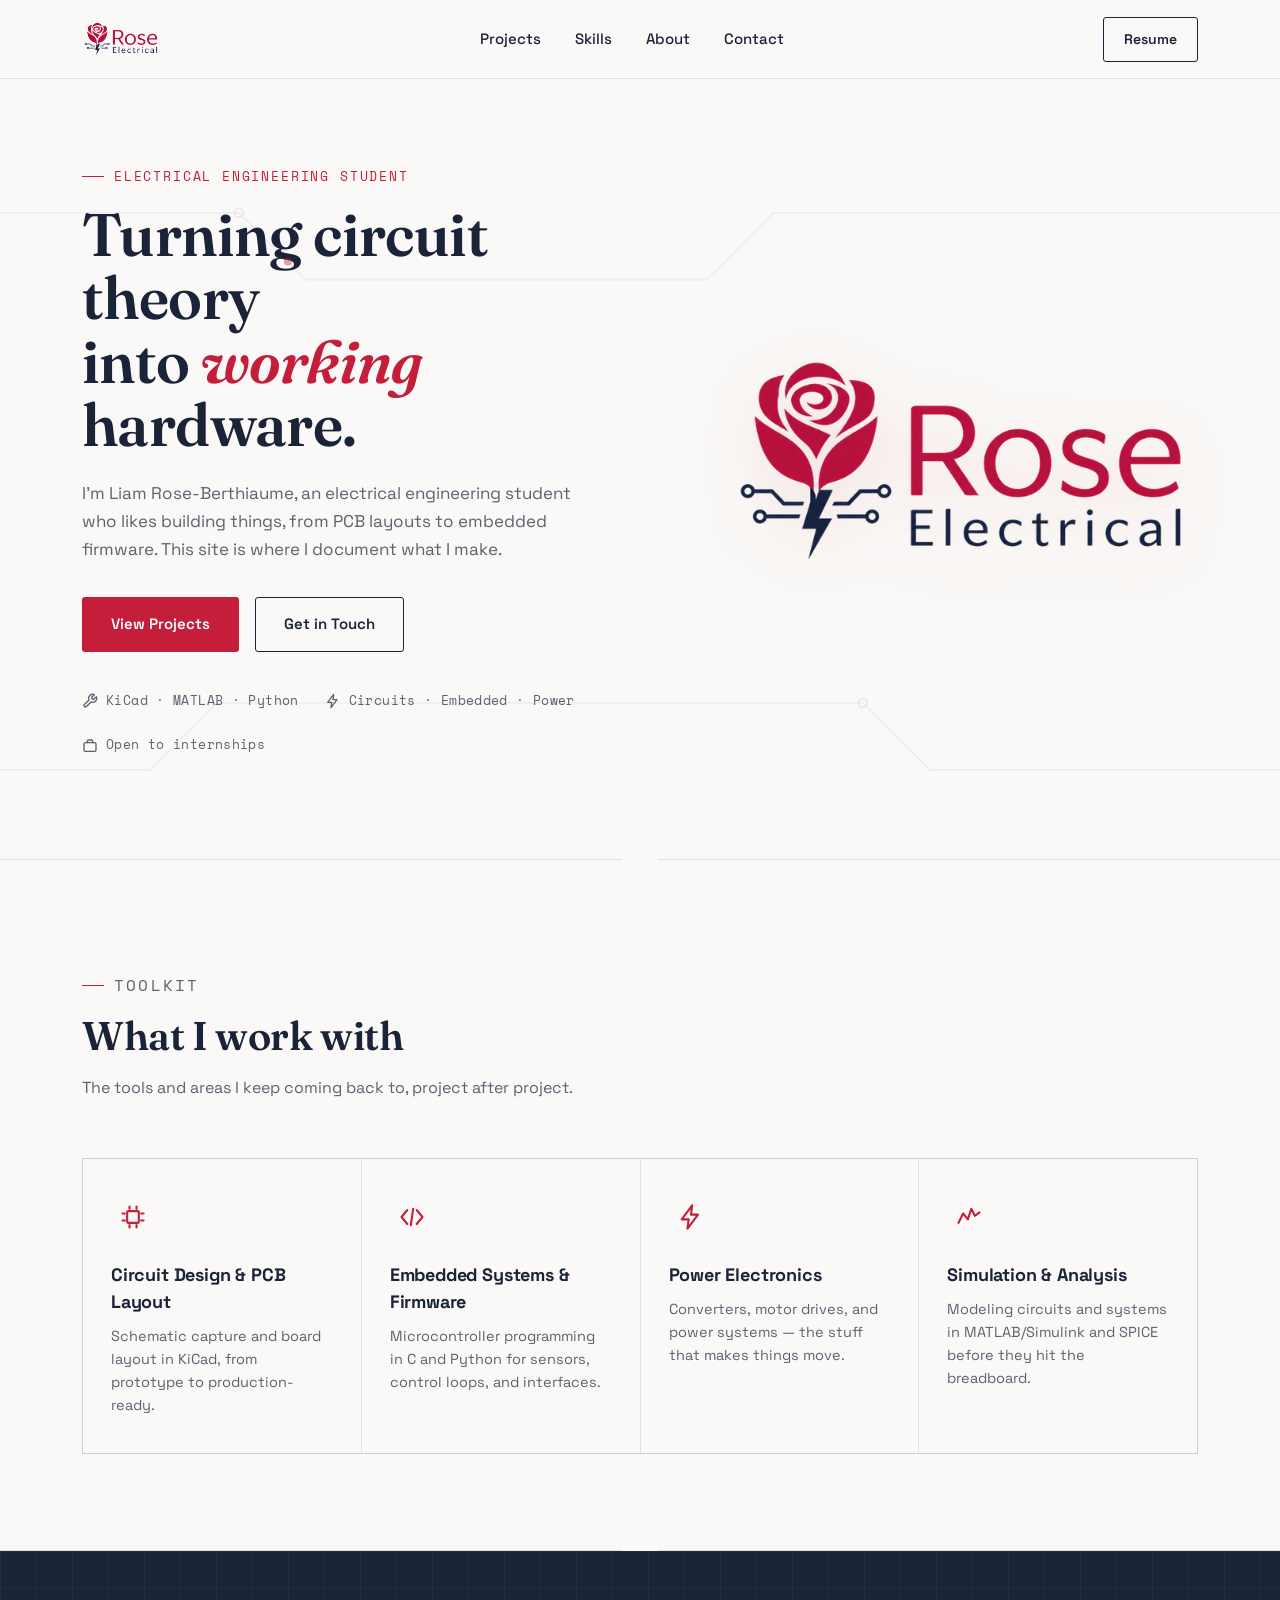
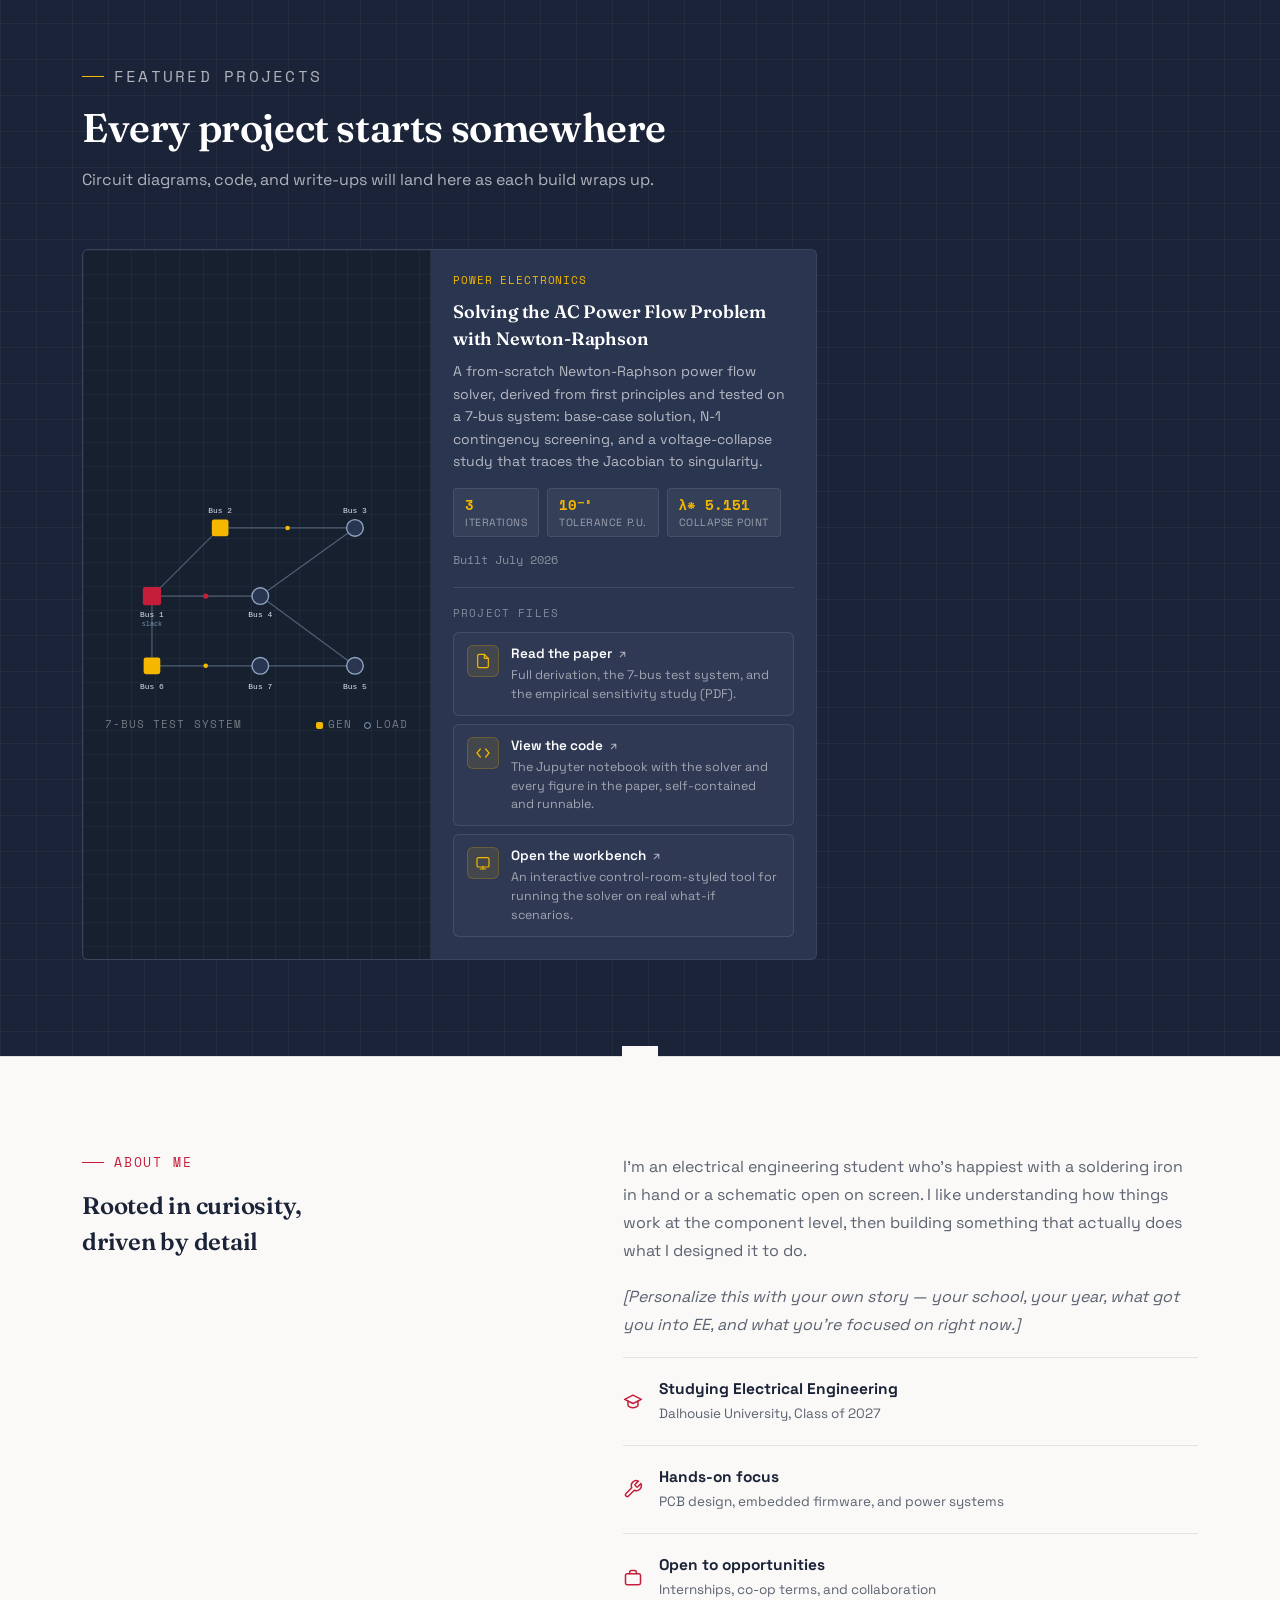
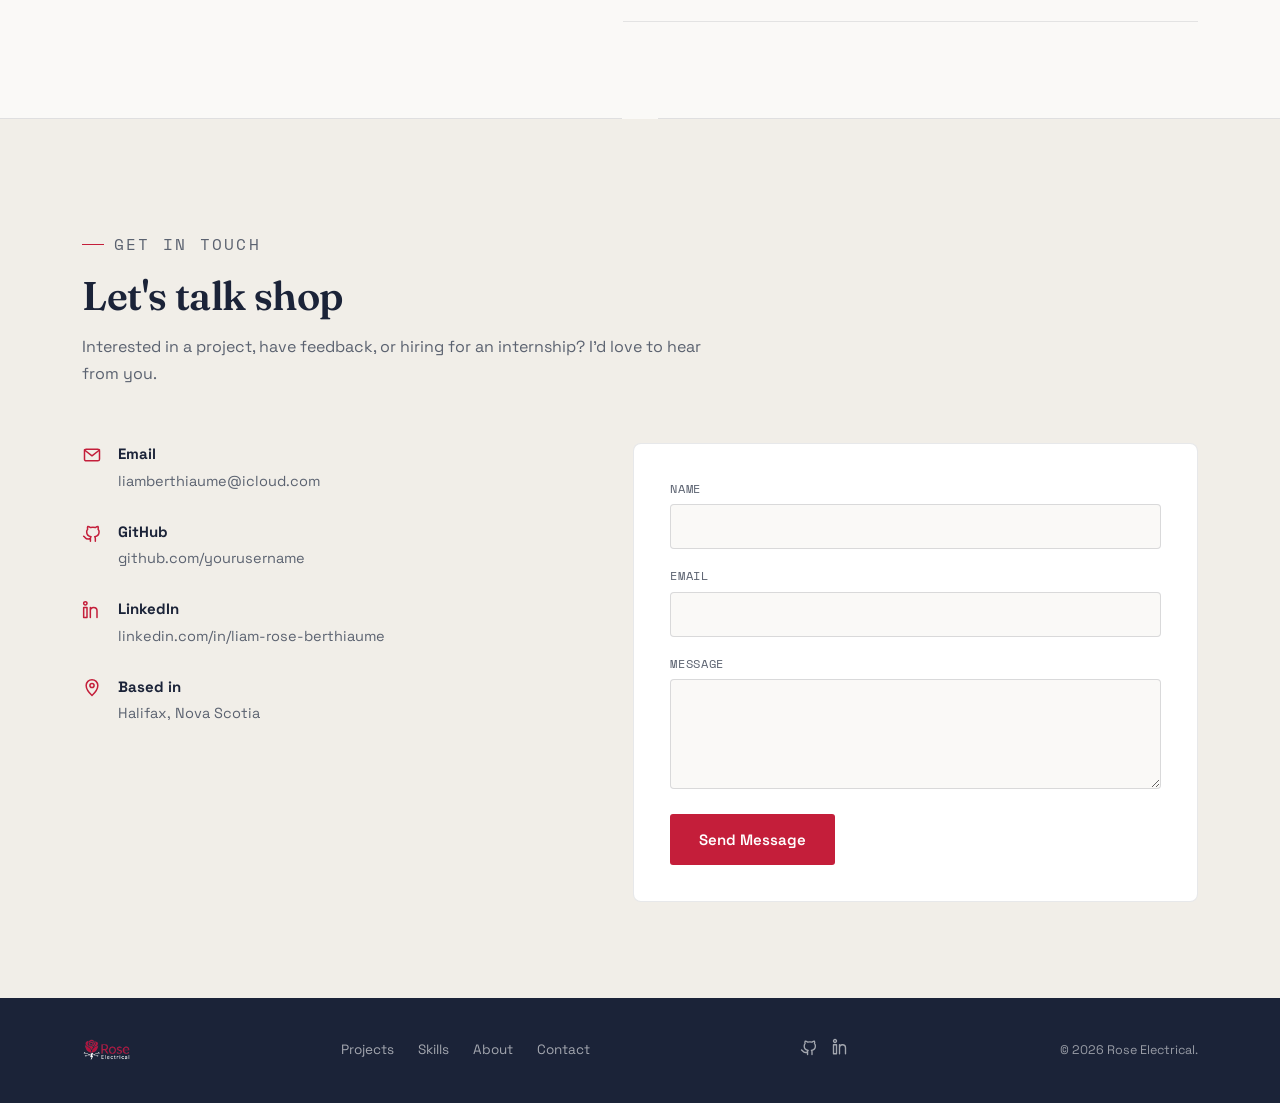
==== index.html @ 63218cf6 "Add files via upload" ====
<!DOCTYPE html>
<html lang="en">
<head>
<meta charset="UTF-8">
<meta name="viewport" content="width=device-width, initial-scale=1.0">
<title>Rose Electrical | Electrical Engineering Portfolio</title>
<meta name="description" content="Personal portfolio of electrical engineering projects — circuit design, embedded systems, and power electronics.">
<link rel="icon" href="[data-uri]">
<link rel="preconnect" href="https://fonts.googleapis.com">
<link rel="preconnect" href="https://fonts.gstatic.com" crossorigin>
<link href="https://fonts.googleapis.com/css2?family=Fraunces:opsz,wght@9..144,400;9..144,500;9..144,600;9..144,700&family=Space+Grotesk:wght@400;500;600;700&family=Space+Mono:wght@400;700&display=swap" rel="stylesheet">
<style>
  :root{
    --crimson:#C41E3A;
    --crimson-dark:#951830;
    --crimson-soft:#F6DEE2;
    --navy:#1B2338;
    --navy-light:#2A3550;
    --paper:#FAF9F7;
    --paper-dim:#F1EEE8;
    --ink:#1B2338;
    --ink-soft:#5B6270;
    --spark:#F5B700;
    --serif:'Fraunces', serif;
    --sans:'Space Grotesk', sans-serif;
    --mono:'Space Mono', monospace;
    --edge: 1px solid rgba(27,35,56,0.1);
  }

  *{ box-sizing:border-box; }
  html{ scroll-behavior:smooth; }
  @media (prefers-reduced-motion: reduce){
    html{ scroll-behavior:auto; }
    *{ animation:none !important; transition:none !important; }
  }

  body{
    margin:0;
    background:var(--paper);
    color:var(--ink);
    font-family:var(--sans);
    line-height:1.5;
    -webkit-font-smoothing:antialiased;
  }

  img{ max-width:100%; display:block; }
  a{ color:inherit; }
  section{ position:relative; }

  .wrap{
    max-width:1180px;
    margin:0 auto;
    padding:0 32px;
  }

  .eyebrow{
    font-family:var(--mono);
    font-size:13px;
    letter-spacing:0.14em;
    text-transform:uppercase;
    color:var(--crimson);
    display:flex;
    align-items:center;
    gap:10px;
    margin:0 0 16px;
  }
  .eyebrow::before{
    content:'';
    width:22px;
    height:1px;
    background:var(--crimson);
    display:inline-block;
  }
  .eyebrow.on-dark{ color:var(--spark); }
  .eyebrow.on-dark::before{ background:var(--spark); }

  h1,h2,h3{
    font-family:var(--serif);
    font-weight:600;
    margin:0;
    color:var(--navy);
    letter-spacing:-0.01em;
  }

  p{ margin:0; }

  .btn{
    font-family:var(--sans);
    font-weight:600;
    font-size:15px;
    padding:15px 28px;
    border-radius:3px;
    border:1.5px solid transparent;
    cursor:pointer;
    display:inline-flex;
    align-items:center;
    gap:10px;
    text-decoration:none;
    transition:transform 0.15s ease, box-shadow 0.15s ease, background 0.15s ease;
  }
  .btn-primary{
    background:var(--crimson);
    color:#fff;
  }
  .btn-primary:hover{
    background:var(--crimson-dark);
    transform:translateY(-1px);
    box-shadow:0 8px 20px rgba(196,30,58,0.28);
  }
  .btn-outline{
    background:transparent;
    border-color:var(--navy);
    color:var(--navy);
  }
  .btn-outline:hover{
    background:var(--navy);
    color:#fff;
    transform:translateY(-1px);
  }

  /* ---------- NAV ---------- */
  header{
    position:sticky;
    top:0;
    z-index:50;
    background:rgba(250,249,247,0.9);
    backdrop-filter:blur(8px);
    border-bottom:var(--edge);
  }
  nav.wrap{
    display:flex;
    align-items:center;
    justify-content:space-between;
    height:78px;
  }
  .brand{
    display:flex;
    align-items:center;
    gap:10px;
    text-decoration:none;
  }
  .brand img{ height:38px; width:auto; }

  .nav-links{
    display:flex;
    gap:34px;
    list-style:none;
    margin:0;
    padding:0;
    font-size:15px;
    font-weight:500;
  }
  .nav-links a{
    text-decoration:none;
    color:var(--navy);
    position:relative;
    padding:6px 0;
  }
  .nav-links a::after{
    content:'';
    position:absolute;
    left:0; bottom:0;
    width:0; height:2px;
    background:var(--crimson);
    transition:width 0.2s ease;
  }
  .nav-links a:hover::after{ width:100%; }

  .nav-right{ display:flex; align-items:center; gap:20px; }
  .nav-cta{ font-size:14px; padding:11px 20px; }

  .nav-toggle{
    display:none;
    background:none;
    border:none;
    cursor:pointer;
    padding:8px;
  }
  .nav-toggle span, .nav-toggle span::before, .nav-toggle span::after{
    content:'';
    display:block;
    width:24px;
    height:2px;
    background:var(--navy);
    position:relative;
    transition:all 0.2s ease;
  }
  .nav-toggle span::before{ position:absolute; top:-8px; }
  .nav-toggle span::after{ position:absolute; top:8px; }

  @media (max-width: 860px){
    .nav-links{
      position:absolute;
      top:78px; left:0; right:0;
      background:var(--paper);
      flex-direction:column;
      gap:0;
      border-bottom:var(--edge);
      max-height:0;
      overflow:hidden;
      transition:max-height 0.25s ease;
    }
    .nav-links.open{ max-height:400px; }
    .nav-links li{ padding:16px 32px; border-top:var(--edge); }
    .nav-links a::after{ display:none; }
    .nav-right .btn-outline.nav-cta{ display:none; }
    .nav-toggle{ display:block; }
  }

  /* ---------- SPARK DIVIDER (signature element) ---------- */
  .spark-divider{
    display:flex;
    align-items:center;
    justify-content:center;
    gap:18px;
    padding:0;
    height:1px;
    background:rgba(27,35,56,0.12);
    position:relative;
  }
  .spark-divider.on-dark{ background:rgba(255,255,255,0.14); }
  .spark-divider svg{
    position:absolute;
    left:50%;
    transform:translateX(-50%);
    background:var(--paper);
    padding:0 18px;
  }
  .spark-divider.on-dark svg{ background:var(--navy); }

  /* ---------- HERO ---------- */
  .hero{
    padding:88px 0 104px;
    overflow:hidden;
  }
  .hero .wrap{
    display:grid;
    grid-template-columns:1.1fr 0.9fr;
    gap:60px;
    align-items:center;
  }
  .hero h1{
    font-size:clamp(38px, 5.2vw, 60px);
    line-height:1.06;
  }
  .hero h1 em{
    font-style:italic;
    color:var(--crimson);
  }
  .hero-sub{
    margin-top:22px;
    font-size:17px;
    color:var(--ink-soft);
    max-width:46ch;
    line-height:1.65;
  }
  .hero-actions{
    margin-top:34px;
    display:flex;
    gap:16px;
    flex-wrap:wrap;
  }
  .hero-badges{
    margin-top:40px;
    display:flex;
    gap:26px;
    flex-wrap:wrap;
    font-family:var(--mono);
    font-size:12.5px;
    color:var(--ink-soft);
    letter-spacing:0.03em;
  }
  .hero-badges span{ display:flex; align-items:center; gap:8px; }
  .hero-badges svg{ flex-shrink:0; }

  .hero-art{
    position:relative;
    display:flex;
    align-items:center;
    justify-content:center;
  }
  .hero-logo{
    width:100%;
    max-width:480px;
    height:auto;
    filter:drop-shadow(0 12px 30px rgba(196,30,58,0.12));
  }

  /* ---------- SECTION HEADS ---------- */
  .section{ padding:96px 0; }
  .section-head{
    max-width:640px;
    margin-bottom:56px;
  }
  .section-head h2{
    font-size:clamp(28px, 3.4vw, 40px);
    line-height:1.12;
  }
  .section-head p{
    margin-top:16px;
    color:var(--ink-soft);
    font-size:16px;
    line-height:1.65;
  }
  .on-dark .section-head h2{ color:#fff; }
  .on-dark .section-head p{ color:rgba(255,255,255,0.65); }

  /* ---------- SKILLS ---------- */
  .skills-grid{
    display:grid;
    grid-template-columns:repeat(4, 1fr);
    gap:1px;
    background:rgba(27,35,56,0.1);
    border:1px solid rgba(27,35,56,0.1);
  }
  .skill-card{
    background:var(--paper);
    padding:36px 28px;
    transition:background 0.2s ease;
  }
  .skill-card:hover{ background:var(--paper-dim); }
  .skill-icon{
    width:44px; height:44px;
    display:flex; align-items:center; justify-content:center;
    color:var(--crimson);
    margin-bottom:22px;
  }
  .skill-card h3{
    font-family:var(--sans);
    font-size:18px;
    font-weight:700;
    margin-bottom:10px;
    letter-spacing:-0.01em;
  }
  .skill-card p{
    font-size:14.5px;
    color:var(--ink-soft);
    line-height:1.6;
  }
  .skill-card-hint{
    display:inline-flex;
    align-items:center;
    gap:6px;
    margin-top:14px;
    font-family:var(--mono);
    font-size:11.5px;
    letter-spacing:0.04em;
    text-transform:uppercase;
    color:var(--crimson);
    opacity:0;
    transform:translateY(4px);
    transition:opacity 0.2s ease, transform 0.2s ease;
  }
  a.skill-card:hover .skill-card-hint{ opacity:1; transform:translateY(0); }

  @media (max-width:900px){
    .skills-grid{ grid-template-columns:repeat(2,1fr); }
  }
  @media (max-width:560px){
    .skills-grid{ grid-template-columns:1fr; }
  }

  /* ---------- PROJECT GALLERY ---------- */
  .gallery-section{
    background:var(--navy);
    color:#fff;
  }
  .projects-grid{
    display:grid;
    grid-template-columns:repeat(3, 1fr);
    gap:28px;
  }
  @media (max-width:900px){ .projects-grid{ grid-template-columns:repeat(2,1fr); } }
  @media (max-width:620px){ .projects-grid{ grid-template-columns:1fr; } }

  .project-card{
    background:var(--navy-light);
    border-radius:6px;
    overflow:hidden;
    border:1px solid rgba(255,255,255,0.08);
  }
  .project-card.featured{ grid-column:span 2; }
  @media (max-width:900px){ .project-card.featured{ grid-column:span 1; } }

  /* ---- featured visual panel (inline SVG, never breaks) ---- */
  .project-visual{
    position:relative;
    background:
      linear-gradient(rgba(255,255,255,0.035) 1px, transparent 1px),
      linear-gradient(90deg, rgba(255,255,255,0.035) 1px, transparent 1px),
      #16202F;
    background-size:24px 24px, 24px 24px, auto;
    border-right:1px solid rgba(255,255,255,0.08);
    padding:26px 22px 18px;
    display:flex;
    flex-direction:column;
    justify-content:center;
  }
  .project-visual svg{ width:100%; height:auto; display:block; }
  .visual-caption{
    margin-top:14px;
    font-family:var(--mono);
    font-size:10.5px;
    letter-spacing:0.1em;
    text-transform:uppercase;
    color:rgba(255,255,255,0.4);
    display:flex;
    align-items:center;
    justify-content:space-between;
    gap:10px;
  }
  .visual-legend{ display:flex; gap:12px; }
  .visual-legend span{ display:flex; align-items:center; gap:5px; }
  .lg-dot{ display:inline-block; width:7px; height:7px; border-radius:2px; background:var(--spark); }
  .lg-dot.load{ border-radius:50%; background:transparent; border:1.5px solid #8FA6C4; }

  .flow-dot{ animation:flowPulse 3s ease-in-out infinite; }
  .flow-dot.f2{ animation-delay:1s; }
  .flow-dot.f3{ animation-delay:2s; }
  @keyframes flowPulse{
    0%,100%{ opacity:0.25; }
    50%{ opacity:1; }
  }

  /* ---- result stat chips ---- */
  .project-stats{
    display:flex;
    flex-wrap:wrap;
    gap:8px;
    margin-top:16px;
  }
  .stat-chip{
    background:rgba(255,255,255,0.05);
    border:1px solid rgba(255,255,255,0.09);
    border-radius:4px;
    padding:7px 11px;
    line-height:1.25;
  }
  .stat-chip b{
    display:block;
    font-family:var(--mono);
    font-size:14px;
    color:var(--spark);
    font-weight:700;
  }
  .stat-chip span{
    display:block;
    font-size:10.5px;
    letter-spacing:0.05em;
    text-transform:uppercase;
    color:rgba(255,255,255,0.5);
    margin-top:2px;
  }
  .project-card .thumb{
    width:100%;
    aspect-ratio:4/3;
    object-fit:cover;
    background:rgba(255,255,255,0.06);
  }
  .project-card .body{ padding:22px; }

  @media (min-width:621px){
    .project-card.featured{
      display:grid;
      grid-template-columns:0.95fr 1.05fr;
      align-items:stretch;
    }
    .project-card.featured .thumb{
      aspect-ratio:auto;
      height:100%;
    }
  }
  @media (max-width:620px){
    .project-visual{ border-right:none; border-bottom:1px solid rgba(255,255,255,0.08); }
  }
  .project-tag{
    font-family:var(--mono);
    font-size:11px;
    letter-spacing:0.08em;
    text-transform:uppercase;
    color:var(--spark);
    margin-bottom:10px;
    display:block;
  }
  .project-card h3{
    color:#fff;
    font-size:18px;
    margin-bottom:8px;
  }
  .project-card p{
    font-size:14px;
    color:rgba(255,255,255,0.66);
    line-height:1.6;
  }
  .project-meta{
    display:flex;
    align-items:center;
    justify-content:space-between;
    margin-top:14px;
  }
  .project-date{
    font-family:var(--mono);
    font-size:12px;
    color:rgba(255,255,255,0.45);
  }
  .project-link{
    font-family:var(--mono);
    font-size:12px;
    color:var(--spark);
    text-decoration:none;
  }
  .project-link:hover{ text-decoration:underline; }

  .project-resources{
    margin-top:18px;
    padding-top:18px;
    border-top:1px solid rgba(255,255,255,0.1);
    display:flex;
    flex-direction:column;
    gap:8px;
  }
  .resources-label{
    font-family:var(--mono);
    font-size:10.5px;
    letter-spacing:0.11em;
    text-transform:uppercase;
    color:rgba(255,255,255,0.42);
    margin-bottom:2px;
  }
  .resource-link{
    display:flex;
    align-items:flex-start;
    gap:12px;
    text-decoration:none;
    padding:11px 13px;
    border:1px solid rgba(255,255,255,0.1);
    border-radius:6px;
    background:rgba(255,255,255,0.025);
    transition:background 0.18s ease, border-color 0.18s ease, transform 0.18s ease;
  }
  .resource-link:hover{
    background:rgba(245,183,0,0.07);
    border-color:rgba(245,183,0,0.45);
    transform:translateX(3px);
  }
  .resource-link:hover .resource-name{ color:var(--spark); }
  .resource-icon{
    flex-shrink:0;
    width:32px; height:32px;
    border-radius:6px;
    background:rgba(245,183,0,0.1);
    border:1px solid rgba(245,183,0,0.22);
    display:flex; align-items:center; justify-content:center;
    color:var(--spark);
    margin-top:1px;
  }
  .resource-text{ min-width:0; }
  .resource-name{
    display:block;
    font-size:13.5px;
    font-weight:600;
    color:#fff;
    transition:color 0.18s ease;
  }
  .resource-name svg{ vertical-align:-2px; margin-left:5px; opacity:0.6; }
  .resource-desc{
    display:block;
    font-size:12.5px;
    color:rgba(255,255,255,0.55);
    line-height:1.5;
    margin-top:2px;
  }

  .empty-gallery{
    border:1.5px dashed rgba(255,255,255,0.24);
    border-radius:8px;
    padding:64px 40px;
    text-align:center;
    max-width:560px;
    margin:0 auto;
  }
  .empty-gallery svg{ margin:0 auto 20px; display:block; }
  .empty-gallery h3{
    color:#fff;
    font-size:20px;
    margin-bottom:12px;
  }
  .empty-gallery p{
    color:rgba(255,255,255,0.6);
    font-size:15px;
    line-height:1.6;
    max-width:40ch;
    margin:0 auto;
  }

  /* ---------- ABOUT ---------- */
  .about-grid{
    display:grid;
    grid-template-columns:0.9fr 1.1fr;
    gap:70px;
    align-items:start;
  }
  .about-copy p{
    color:var(--ink-soft);
    font-size:16px;
    line-height:1.75;
    margin-bottom:18px;
  }
  .about-badges{
    display:flex;
    flex-direction:column;
    gap:0;
    border-top:var(--edge);
  }
  .about-badges .row{
    display:flex;
    align-items:center;
    gap:16px;
    padding:20px 0;
    border-bottom:var(--edge);
  }
  .about-badges .row svg{ color:var(--crimson); flex-shrink:0; }
  .about-badges .row strong{
    display:block;
    font-size:15.5px;
    font-weight:700;
    color:var(--navy);
  }
  .about-badges .row span{
    font-size:13.5px;
    color:var(--ink-soft);
  }

  @media (max-width:860px){
    .about-grid{ grid-template-columns:1fr; gap:40px; }
  }

  /* ---------- CONTACT ---------- */
  .contact-section{ background:var(--paper-dim); }
  .contact-grid{
    display:grid;
    grid-template-columns:1fr 1.15fr;
    gap:60px;
  }
  .contact-info .row{
    display:flex;
    gap:16px;
    align-items:flex-start;
    margin-bottom:28px;
  }
  .contact-info .row svg{ color:var(--crimson); flex-shrink:0; margin-top:2px; }
  .contact-info .row strong{
    display:block;
    font-size:15px;
    color:var(--navy);
    margin-bottom:3px;
  }
  .contact-info .row span, .contact-info .row a{
    font-size:14.5px;
    color:var(--ink-soft);
    text-decoration:none;
  }
  .contact-info .row a:hover{ color:var(--crimson); }

  form.contact-form{
    background:#fff;
    padding:36px;
    border-radius:8px;
    border:var(--edge);
    display:grid;
    gap:18px;
  }
  label{
    font-family:var(--mono);
    font-size:11.5px;
    text-transform:uppercase;
    letter-spacing:0.06em;
    color:var(--ink-soft);
    display:block;
    margin-bottom:7px;
  }
  input, textarea{
    width:100%;
    font-family:var(--sans);
    font-size:15px;
    padding:12px 14px;
    border:1.5px solid rgba(27,35,56,0.15);
    border-radius:4px;
    background:var(--paper);
    color:var(--ink);
  }
  input:focus, textarea:focus{
    outline:2px solid var(--crimson);
    outline-offset:1px;
  }
  textarea{ resize:vertical; min-height:110px; }

  /* ---------- FOOTER ---------- */
  footer{
    background:var(--navy);
    color:rgba(255,255,255,0.55);
    padding:40px 0;
  }
  footer .wrap{
    display:flex;
    align-items:center;
    justify-content:space-between;
    flex-wrap:wrap;
    gap:16px;
  }
  footer .foot-brand{
    display:flex;
    align-items:center;
    gap:10px;
  }
  footer .foot-brand img{ height:24px; width:auto; }
  footer .foot-links{
    display:flex;
    gap:24px;
    list-style:none;
    margin:0; padding:0;
    font-size:13.5px;
  }
  footer .foot-links a{ text-decoration:none; color:rgba(255,255,255,0.6); }
  footer .foot-links a:hover{ color:#fff; }
  footer .foot-social{ display:flex; gap:14px; }
  footer .foot-social a{ color:rgba(255,255,255,0.6); }
  footer .foot-social a:hover{ color:#fff; }
  footer .copyright{ font-size:12.5px; }

  /* reveal on scroll */
  .reveal{ opacity:0; transform:translateY(16px); transition:opacity 0.6s ease, transform 0.6s ease; }
  .reveal.in{ opacity:1; transform:translateY(0); }

  @media (max-width:860px){
    .hero .wrap{ grid-template-columns:1fr; }
    .hero-art{ margin:0 auto; }
    .hero-logo{ max-width:340px; }
    .contact-grid{ grid-template-columns:1fr; }
  }

  /* ================= LIFE & MOTION ================= */

  /* scroll progress bar */
  #progressBar{
    position:fixed; top:0; left:0;
    height:3px; width:0;
    background:linear-gradient(90deg, var(--crimson), var(--spark));
    z-index:100;
  }

  /* animated circuit traces behind the hero */
  .hero-circuits{
    position:absolute; inset:0;
    pointer-events:none;
    opacity:0.55;
    overflow:hidden;
  }
  .hero-circuits svg{ width:100%; height:100%; }

  /* hero logo gentle float */
  .hero-logo{ animation:floatLogo 6s ease-in-out infinite; }
  @keyframes floatLogo{
    0%,100%{ transform:translateY(0); }
    50%{ transform:translateY(-10px); }
  }

  /* rotating headline word */
  .swap-word{
    display:inline-block;
    font-style:italic;
    color:var(--crimson);
    transition:opacity 0.35s ease, transform 0.35s ease;
  }
  .swap-word.out{ opacity:0; transform:translateY(12px); }

  /* spark dividers flicker like a loose connection */
  .spark-divider svg{ animation:sparkFlicker 5s ease-in-out infinite; }
  @keyframes sparkFlicker{
    0%, 40%, 100%{ opacity:1; filter:drop-shadow(0 0 0 rgba(196,30,58,0)); }
    45%{ opacity:0.35; }
    48%{ opacity:1; filter:drop-shadow(0 0 6px rgba(196,30,58,0.5)); }
    52%{ opacity:0.6; }
    55%{ opacity:1; }
  }

  /* skill cards: energize on hover */
  .skill-card{ position:relative; overflow:hidden; }
  a.skill-card{ display:block; text-decoration:none; color:inherit; cursor:pointer; }
  .skill-card::before{
    content:'';
    position:absolute; top:0; left:0; right:0; height:3px;
    background:linear-gradient(90deg, var(--crimson), var(--spark));
    transform:scaleX(0);
    transform-origin:left;
    transition:transform 0.35s ease;
  }
  .skill-card:hover::before{ transform:scaleX(1); }
  .skill-icon{ transition:transform 0.25s ease; }
  .skill-card:hover .skill-icon{ transform:translateY(-4px) rotate(-4deg); }

  /* project cards lift */
  .project-card{ transition:transform 0.25s ease, box-shadow 0.25s ease, border-color 0.25s ease; }
  .project-card:hover{
    transform:translateY(-6px);
    box-shadow:0 16px 34px rgba(0,0,0,0.35);
    border-color:rgba(245,183,0,0.4);
  }

  /* blueprint grid behind the projects section */
  .gallery-section{
    background-image:
      linear-gradient(rgba(255,255,255,0.04) 1px, transparent 1px),
      linear-gradient(90deg, rgba(255,255,255,0.04) 1px, transparent 1px);
    background-size:36px 36px;
  }

  /* blinking status LED in the empty gallery */
  .status-line{
    font-family:var(--mono);
    font-size:12px;
    letter-spacing:0.1em;
    color:rgba(255,255,255,0.5);
    display:flex;
    align-items:center;
    justify-content:center;
    gap:9px;
    margin-top:22px;
    text-transform:uppercase;
  }
  .led{
    width:8px; height:8px;
    border-radius:50%;
    background:var(--spark);
    box-shadow:0 0 8px var(--spark);
    animation:ledBlink 1.4s steps(1) infinite;
  }
  @keyframes ledBlink{
    0%, 60%{ opacity:1; }
    61%, 100%{ opacity:0.15; }
  }

  /* back-to-top bolt */
  #toTop{
    position:fixed;
    bottom:28px; right:28px;
    width:48px; height:48px;
    border-radius:50%;
    background:var(--crimson);
    color:#fff;
    border:none;
    cursor:pointer;
    display:flex;
    align-items:center;
    justify-content:center;
    box-shadow:0 8px 22px rgba(196,30,58,0.35);
    opacity:0;
    transform:translateY(14px);
    pointer-events:none;
    transition:opacity 0.25s ease, transform 0.25s ease, background 0.2s ease;
    z-index:60;
  }
  #toTop.show{ opacity:1; transform:translateY(0); pointer-events:auto; }
  #toTop:hover{ background:var(--crimson-dark); }

  /* staggered reveal for grid children */
  .reveal.in > *{ animation:riseIn 0.55s ease backwards; }
  .reveal.in > *:nth-child(2){ animation-delay:0.08s; }
  .reveal.in > *:nth-child(3){ animation-delay:0.16s; }
  .reveal.in > *:nth-child(4){ animation-delay:0.24s; }
  @keyframes riseIn{
    from{ opacity:0; transform:translateY(14px); }
    to{ opacity:1; transform:translateY(0); }
  }
</style>
</head>
<body>

<div id="progressBar"></div>

<header>
  <nav class="wrap">
    <a href="#top" class="brand">
      <img src="[data-uri]" alt="Rose Electrical logo">
    </a>
    <ul class="nav-links" id="navLinks">
      <li><a href="#projects">Projects</a></li>
      <li><a href="#skills">Skills</a></li>
      <li><a href="#about">About</a></li>
      <li><a href="#contact">Contact</a></li>
    </ul>
    <div class="nav-right">
      <a href="resume.pdf" target="_blank" class="btn btn-outline nav-cta">Resume</a>
      <button class="nav-toggle" id="navToggle" aria-label="Toggle menu" aria-expanded="false"><span></span></button>
    </div>
  </nav>
</header>

<main id="top">

  <!-- ================= HERO ================= -->
  <section class="hero">
    <div class="hero-circuits" aria-hidden="true">
      <svg viewBox="0 0 1400 700" preserveAspectRatio="xMidYMid slice" fill="none">
        <path id="tr1" d="M-20 120 H340 L400 180 H760 L820 120 H1420" stroke="#1B2338" stroke-width="1.5" opacity="0.10"/>
        <path id="tr2" d="M-20 620 H260 L320 560 H900 L960 620 H1420" stroke="#1B2338" stroke-width="1.5" opacity="0.10"/>
        <path id="tr3" d="M60 -20 V210 L120 270 V480" stroke="#1B2338" stroke-width="1.5" opacity="0.08"/>
        <path id="tr4" d="M1340 -20 V160 L1280 220 V520" stroke="#1B2338" stroke-width="1.5" opacity="0.08"/>
        <circle cx="340" cy="120" r="4" fill="none" stroke="#1B2338" stroke-width="1.5" opacity="0.15"/>
        <circle cx="900" cy="560" r="4" fill="none" stroke="#1B2338" stroke-width="1.5" opacity="0.15"/>
        <circle cx="120" cy="480" r="4" fill="none" stroke="#1B2338" stroke-width="1.5" opacity="0.12"/>
        <circle cx="1280" cy="520" r="4" fill="none" stroke="#1B2338" stroke-width="1.5" opacity="0.12"/>
        <circle r="3.5" fill="#C41E3A" opacity="0.75">
          <animateMotion dur="9s" repeatCount="indefinite"><mpath href="#tr1"/></animateMotion>
        </circle>
        <circle r="3.5" fill="#F5B700" opacity="0.75">
          <animateMotion dur="11s" repeatCount="indefinite" begin="2s"><mpath href="#tr2"/></animateMotion>
        </circle>
        <circle r="3" fill="#C41E3A" opacity="0.55">
          <animateMotion dur="7s" repeatCount="indefinite" begin="1s"><mpath href="#tr3"/></animateMotion>
        </circle>
        <circle r="3" fill="#F5B700" opacity="0.55">
          <animateMotion dur="8s" repeatCount="indefinite" begin="3.5s"><mpath href="#tr4"/></animateMotion>
        </circle>
      </svg>
    </div>
    <div class="wrap">
      <div>
        <p class="eyebrow">Electrical Engineering Student</p>
        <h1>Turning circuit theory<br>into <em class="swap-word" id="swapWord">working</em> hardware.</h1>
        <p class="hero-sub">I'm Liam Rose-Berthiaume, an electrical engineering student who likes building things, from PCB layouts to embedded firmware. This site is where I document what I make.</p>
        <div class="hero-actions">
          <a href="#projects" class="btn btn-primary">View Projects</a>
          <a href="#contact" class="btn btn-outline">Get in Touch</a>
        </div>
        <div class="hero-badges">
          <span>
            <svg width="16" height="16" viewBox="0 0 24 24" fill="none" stroke="currentColor" stroke-width="2" stroke-linecap="round" stroke-linejoin="round"><path d="M14.7 6.3a1 1 0 000 1.4l1.6 1.6a1 1 0 001.4 0l3.77-3.77a6 6 0 01-7.94 7.94l-6.91 6.91a2.12 2.12 0 01-3-3l6.91-6.91a6 6 0 017.94-7.94l-3.76 3.77z"/></svg>
            KiCad &middot; MATLAB &middot; Python
          </span>
          <span>
            <svg width="16" height="16" viewBox="0 0 24 24" fill="none" stroke="currentColor" stroke-width="2" stroke-linecap="round" stroke-linejoin="round"><path d="M13 2L4 14h6l-1 8 9-12h-6l1-8z"/></svg>
            Circuits &middot; Embedded &middot; Power
          </span>
          <span>
            <svg width="16" height="16" viewBox="0 0 24 24" fill="none" stroke="currentColor" stroke-width="2" stroke-linecap="round" stroke-linejoin="round"><rect x="3" y="7" width="18" height="13" rx="2"/><path d="M8 7V5a2 2 0 012-2h4a2 2 0 012 2v2"/></svg>
            Open to internships
          </span>
        </div>
      </div>

      <div class="hero-art">
        <img src="[data-uri]" alt="Rose Electrical logo" class="hero-logo">
      </div>
    </div>
  </section>

  <div class="spark-divider">
    <svg width="20" height="20" viewBox="0 0 24 24" fill="#C41E3A"><path d="M13 2L4 14h6l-1 8 9-12h-6l1-8z"/></svg>
  </div>

  <!-- ================= SKILLS ================= -->
  <section class="section" id="skills">
    <div class="wrap">
      <div class="section-head reveal">
        <p class="eyebrow">Toolkit</p>
        <h2>What I work with</h2>
        <p>The tools and areas I keep coming back to, project after project.</p>
      </div>

      <div class="skills-grid reveal">
        <div class="skill-card">
          <div class="skill-icon">
            <svg width="28" height="28" viewBox="0 0 24 24" fill="none" stroke="currentColor" stroke-width="1.8" stroke-linecap="round" stroke-linejoin="round"><rect x="7" y="7" width="10" height="10" rx="1"/><path d="M9 3v2M15 3v2M9 19v2M15 19v2M3 9h2M3 15h2M19 9h2M19 15h2"/></svg>
          </div>
          <h3>Circuit Design &amp; PCB Layout</h3>
          <p>Schematic capture and board layout in KiCad, from prototype to production-ready.</p>
        </div>
        <div class="skill-card">
          <div class="skill-icon">
            <svg width="28" height="28" viewBox="0 0 24 24" fill="none" stroke="currentColor" stroke-width="1.8" stroke-linecap="round" stroke-linejoin="round"><path d="M8 6L3 12l5 6M16 6l5 6-5 6M13 5l-2 14"/></svg>
          </div>
          <h3>Embedded Systems &amp; Firmware</h3>
          <p>Microcontroller programming in C and Python for sensors, control loops, and interfaces.</p>
        </div>
        <a class="skill-card" href="projects/power-flow/powerflow_workbench.html" target="_blank" rel="noopener">
          <div class="skill-icon">
            <svg width="28" height="28" viewBox="0 0 24 24" fill="none" stroke="currentColor" stroke-width="1.8" stroke-linecap="round" stroke-linejoin="round"><path d="M13 2L4 14h6l-1 8 9-12h-6l1-8z"/></svg>
          </div>
          <h3>Power Electronics</h3>
          <p>Converters, motor drives, and power systems &mdash; the stuff that makes things move.</p>
          <span class="skill-card-hint">Try the power flow workbench &rarr;</span>
        </a>
        <div class="skill-card">
          <div class="skill-icon">
            <svg width="28" height="28" viewBox="0 0 24 24" fill="none" stroke="currentColor" stroke-width="1.8" stroke-linecap="round" stroke-linejoin="round"><path d="M3 17l4-8 4 5 3-9 3 6 4-3"/></svg>
          </div>
          <h3>Simulation &amp; Analysis</h3>
          <p>Modeling circuits and systems in MATLAB/Simulink and SPICE before they hit the breadboard.</p>
        </div>
      </div>
    </div>
  </section>

  <div class="spark-divider">
    <svg width="20" height="20" viewBox="0 0 24 24" fill="#C41E3A"><path d="M13 2L4 14h6l-1 8 9-12h-6l1-8z"/></svg>
  </div>

  <!-- ================= PROJECT GALLERY ================= -->
  <section class="section gallery-section on-dark" id="projects">
    <div class="wrap">
      <div class="section-head reveal">
        <p class="eyebrow on-dark">Featured Projects</p>
        <h2>Every project starts somewhere</h2>
        <p>Circuit diagrams, code, and write-ups will land here as each build wraps up.</p>
      </div>

      <div id="projectsGrid" class="reveal"></div>
    </div>
  </section>

  <div class="spark-divider">
    <svg width="20" height="20" viewBox="0 0 24 24" fill="#C41E3A"><path d="M13 2L4 14h6l-1 8 9-12h-6l1-8z"/></svg>
  </div>

  <!-- ================= ABOUT ================= -->
  <section class="section" id="about">
    <div class="wrap about-grid">
      <div class="reveal">
        <p class="eyebrow">About Me</p>
        <h2>Rooted in curiosity,<br>driven by detail</h2>
      </div>
      <div class="reveal">
        <div class="about-copy">
          <p>I'm an electrical engineering student who's happiest with a soldering iron in hand or a schematic open on screen. I like understanding how things work at the component level, then building something that actually does what I designed it to do.</p>
          <p><em>[Personalize this with your own story &mdash; your school, your year, what got you into EE, and what you're focused on right now.]</em></p>
        </div>
        <div class="about-badges">
          <div class="row">
            <svg width="20" height="20" viewBox="0 0 24 24" fill="none" stroke="currentColor" stroke-width="1.8" stroke-linecap="round" stroke-linejoin="round"><path d="M22 10L12 5 2 10l10 5 10-5z"/><path d="M6 12v5c0 1.5 3 3 6 3s6-1.5 6-3v-5"/></svg>
            <div><strong>Studying Electrical Engineering</strong><span>Dalhousie University, Class of 2027</span></div>
          </div>
          <div class="row">
            <svg width="20" height="20" viewBox="0 0 24 24" fill="none" stroke="currentColor" stroke-width="1.8" stroke-linecap="round" stroke-linejoin="round"><path d="M14.7 6.3a1 1 0 000 1.4l1.6 1.6a1 1 0 001.4 0l3.77-3.77a6 6 0 01-7.94 7.94l-6.91 6.91a2.12 2.12 0 01-3-3l6.91-6.91a6 6 0 017.94-7.94l-3.76 3.77z"/></svg>
            <div><strong>Hands-on focus</strong><span>PCB design, embedded firmware, and power systems</span></div>
          </div>
          <div class="row">
            <svg width="20" height="20" viewBox="0 0 24 24" fill="none" stroke="currentColor" stroke-width="1.8" stroke-linecap="round" stroke-linejoin="round"><rect x="3" y="7" width="18" height="13" rx="2"/><path d="M8 7V5a2 2 0 012-2h4a2 2 0 012 2v2"/></svg>
            <div><strong>Open to opportunities</strong><span>Internships, co-op terms, and collaboration</span></div>
          </div>
        </div>
      </div>
    </div>
  </section>

  <div class="spark-divider">
    <svg width="20" height="20" viewBox="0 0 24 24" fill="#C41E3A"><path d="M13 2L4 14h6l-1 8 9-12h-6l1-8z"/></svg>
  </div>

  <!-- ================= CONTACT ================= -->
  <section class="section contact-section" id="contact">
    <div class="wrap">
      <div class="section-head reveal">
        <p class="eyebrow">Get In Touch</p>
        <h2>Let's talk shop</h2>
        <p>Interested in a project, have feedback, or hiring for an internship? I'd love to hear from you.</p>
      </div>

      <div class="contact-grid reveal">
        <div class="contact-info">
          <div class="row">
            <svg width="20" height="20" viewBox="0 0 24 24" fill="none" stroke="currentColor" stroke-width="1.8" stroke-linecap="round" stroke-linejoin="round"><rect x="3" y="5" width="18" height="14" rx="2"/><path d="M3 6l9 7 9-7"/></svg>
            <div><strong>Email</strong><a href="mailto:liamberthiaume@icloud.com">liamberthiaume@icloud.com</a></div>
          </div>
          <div class="row">
            <svg width="20" height="20" viewBox="0 0 24 24" fill="none" stroke="currentColor" stroke-width="1.8" stroke-linecap="round" stroke-linejoin="round"><path d="M9 19c-5 1.5-5-2.5-7-3m14 6v-3.4a2.8 2.8 0 00-.8-2.2c2.6-.3 5.3-1.3 5.3-5.8a4.5 4.5 0 00-1.2-3.1 4.2 4.2 0 00-.1-3.2s-1-.3-3.2 1.2a11 11 0 00-5.8 0C7.9 4 6.9 4.3 6.9 4.3a4.2 4.2 0 00-.1 3.2A4.5 4.5 0 005.6 10.6c0 4.5 2.7 5.5 5.3 5.8a2.8 2.8 0 00-.8 2.2V22"/></svg>
            <div><strong>GitHub</strong><a href="https://github.com/yourusername" target="_blank">github.com/yourusername</a></div>
          </div>
          <div class="row">
            <svg width="20" height="20" viewBox="0 0 24 24" fill="none" stroke="currentColor" stroke-width="1.8" stroke-linecap="round" stroke-linejoin="round"><rect x="2" y="9" width="4" height="12"/><circle cx="4" cy="4" r="2"/><path d="M10 9v12M10 13a4 4 0 018 0v8"/></svg>
            <div><strong>LinkedIn</strong><a href="https://linkedin.com/in/liam-rose-berthiaume-264564313" target="_blank">linkedin.com/in/liam-rose-berthiaume</a></div>
          </div>
          <div class="row">
            <svg width="20" height="20" viewBox="0 0 24 24" fill="none" stroke="currentColor" stroke-width="1.8" stroke-linecap="round" stroke-linejoin="round"><path d="M12 21s7-6.5 7-12a7 7 0 10-14 0c0 5.5 7 12 7 12z"/><circle cx="12" cy="9" r="2.5"/></svg>
            <div><strong>Based in</strong><span>Halifax, Nova Scotia</span></div>
          </div>
        </div>

        <form class="contact-form" action="mailto:hello@roseelectrical.ca" method="get" enctype="text/plain">
          <div>
            <label for="name">Name</label>
            <input id="name" name="name" type="text" required>
          </div>
          <div>
            <label for="email">Email</label>
            <input id="email" name="email" type="email" required>
          </div>
          <div>
            <label for="message">Message</label>
            <textarea id="message" name="message" required></textarea>
          </div>
          <button type="submit" class="btn btn-primary" style="justify-self:start;">Send Message</button>
        </form>
      </div>
    </div>
  </section>

</main>

<footer>
  <div class="wrap">
    <div class="foot-brand">
      <img src="[data-uri]" alt="Rose Electrical">
    </div>
    <ul class="foot-links">
      <li><a href="#projects">Projects</a></li>
      <li><a href="#skills">Skills</a></li>
      <li><a href="#about">About</a></li>
      <li><a href="#contact">Contact</a></li>
    </ul>
    <div class="foot-social">
      <a href="https://github.com/yourusername" target="_blank" aria-label="GitHub">
        <svg width="18" height="18" viewBox="0 0 24 24" fill="none" stroke="currentColor" stroke-width="1.8" stroke-linecap="round" stroke-linejoin="round"><path d="M9 19c-5 1.5-5-2.5-7-3m14 6v-3.4a2.8 2.8 0 00-.8-2.2c2.6-.3 5.3-1.3 5.3-5.8a4.5 4.5 0 00-1.2-3.1 4.2 4.2 0 00-.1-3.2s-1-.3-3.2 1.2a11 11 0 00-5.8 0C7.9 4 6.9 4.3 6.9 4.3a4.2 4.2 0 00-.1 3.2A4.5 4.5 0 005.6 10.6c0 4.5 2.7 5.5 5.3 5.8a2.8 2.8 0 00-.8 2.2V22"/></svg>
      </a>
      <a href="https://linkedin.com/in/yourusername" target="_blank" aria-label="LinkedIn">
        <svg width="18" height="18" viewBox="0 0 24 24" fill="none" stroke="currentColor" stroke-width="1.8" stroke-linecap="round" stroke-linejoin="round"><rect x="2" y="9" width="4" height="12"/><circle cx="4" cy="4" r="2"/><path d="M10 9v12M10 13a4 4 0 018 0v8"/></svg>
      </a>
    </div>
    <p class="copyright">&copy; <span id="year"></span> Rose Electrical.</p>
  </div>
</footer>

<script>
  // ---------------------------------------------------------------
  // PROJECT GALLERY
  // Add a finished project by adding an object to this array.
  //
  // image:     path to a photo/screenshot in images/projects/ (cropped to 4:3)
  // featured:  true makes the card span 2 columns (use for projects with
  //            multiple resources, like this one)
  // resources: optional array of { label, desc, href, icon }
  //            icon is one of: "pdf", "code", "app"
  //            Each renders as a clickable row that opens in a new tab.
  //
  // Leave the array empty ( [] ) and the "coming soon" message shows automatically.
  // ---------------------------------------------------------------
  const projects = [
    {
      title: "Solving the AC Power Flow Problem with Newton-Raphson",
      category: "Power Electronics",
      date: "July 2026",
      featured: true,
      description: "A from-scratch Newton-Raphson power flow solver, derived from first principles and tested on a 7-bus system: base-case solution, N-1 contingency screening, and a voltage-collapse study that traces the Jacobian to singularity.",
      visual: "sevenBus",
      visualCaption: "7-bus test system",
      stats: [
        { value: "3", label: "iterations" },
        { value: "10⁻⁸", label: "tolerance p.u." },
        { value: "λ* 5.151", label: "collapse point" }
      ],
      resources: [
        {
          label: "Read the paper",
          desc: "Full derivation, the 7-bus test system, and the empirical sensitivity study (PDF).",
          href: "projects/power-flow/Solving_the_AC_Power_Flow_Problem_with_Newton-Raphson.pdf",
          icon: "pdf"
        },
        {
          label: "View the code",
          desc: "The Jupyter notebook with the solver and every figure in the paper, self-contained and runnable.",
          href: "projects/power-flow/power_flow_experiments.ipynb",
          icon: "code"
        },
        {
          label: "Open the workbench",
          desc: "An interactive control-room-styled tool for running the solver on real what-if scenarios.",
          href: "projects/power-flow/powerflow_workbench.html",
          icon: "app"
        }
      ]
    }
  ];

  const resourceIcons = {
    pdf: '<svg width="16" height="16" viewBox="0 0 24 24" fill="none" stroke="currentColor" stroke-width="1.8" stroke-linecap="round" stroke-linejoin="round"><path d="M14 2H6a2 2 0 00-2 2v16a2 2 0 002 2h12a2 2 0 002-2V8z"/><path d="M14 2v6h6"/></svg>',
    code: '<svg width="16" height="16" viewBox="0 0 24 24" fill="none" stroke="currentColor" stroke-width="1.8" stroke-linecap="round" stroke-linejoin="round"><path d="M8 6L3 12l5 6M16 6l5 6-5 6"/></svg>',
    app: '<svg width="16" height="16" viewBox="0 0 24 24" fill="none" stroke="currentColor" stroke-width="1.8" stroke-linecap="round" stroke-linejoin="round"><rect x="3" y="4" width="18" height="14" rx="2"/><path d="M8 21h8M12 17v4"/></svg>'
  };
  const externalIcon = '<svg width="11" height="11" viewBox="0 0 24 24" fill="none" stroke="currentColor" stroke-width="2.2" stroke-linecap="round" stroke-linejoin="round"><path d="M7 17L17 7M8 7h9v9"/></svg>';

  // Inline SVG one-line diagram of the 7-bus test system.
  // Generators (slack/PV) are squares, loads (PQ) are circles - matching the
  // convention used in the paper's figures.
  const visuals = {
    sevenBus: `
      <svg viewBox="0 0 400 290" xmlns="http://www.w3.org/2000/svg" role="img" aria-label="One-line diagram of the 7-bus test system">
        <g stroke="#7C93AD" stroke-width="1.6" opacity="0.55">
          <line x1="62" y1="148" x2="152" y2="58"/>
          <line x1="152" y1="58" x2="330" y2="58"/>
          <line x1="62" y1="148" x2="205" y2="148"/>
          <line x1="330" y1="58" x2="205" y2="148"/>
          <line x1="205" y1="148" x2="330" y2="240"/>
          <line x1="62" y1="148" x2="62" y2="240"/>
          <line x1="62" y1="240" x2="205" y2="240"/>
          <line x1="205" y1="240" x2="330" y2="240"/>
        </g>
        <g fill="#C41E3A" class="flow-dot">
          <circle cx="133" cy="148" r="3.5"/>
        </g>
        <g fill="#F5B700" class="flow-dot f2">
          <circle cx="241" cy="58" r="3"/>
        </g>
        <g fill="#F5B700" class="flow-dot f3">
          <circle cx="133" cy="240" r="3"/>
        </g>

        <!-- generator buses: squares -->
        <g>
          <rect x="50" y="136" width="24" height="24" rx="3" fill="#C41E3A"/>
          <text x="62" y="176" fill="#DCE4EE" font-family="monospace" font-size="10.5" text-anchor="middle">Bus 1</text>
          <text x="62" y="188" fill="#7C93AD" font-family="monospace" font-size="9" text-anchor="middle">slack</text>
        </g>
        <g>
          <rect x="141" y="47" width="22" height="22" rx="3" fill="#F5B700"/>
          <text x="152" y="38" fill="#DCE4EE" font-family="monospace" font-size="10.5" text-anchor="middle">Bus 2</text>
        </g>
        <g>
          <rect x="51" y="229" width="22" height="22" rx="3" fill="#F5B700"/>
          <text x="62" y="270" fill="#DCE4EE" font-family="monospace" font-size="10.5" text-anchor="middle">Bus 6</text>
        </g>

        <!-- load buses: circles -->
        <g>
          <circle cx="330" cy="58" r="11" fill="#2A3550" stroke="#8FA6C4" stroke-width="1.8"/>
          <text x="330" y="38" fill="#DCE4EE" font-family="monospace" font-size="10.5" text-anchor="middle">Bus 3</text>
        </g>
        <g>
          <circle cx="205" cy="148" r="11" fill="#2A3550" stroke="#8FA6C4" stroke-width="1.8"/>
          <text x="205" y="176" fill="#DCE4EE" font-family="monospace" font-size="10.5" text-anchor="middle">Bus 4</text>
        </g>
        <g>
          <circle cx="330" cy="240" r="11" fill="#2A3550" stroke="#8FA6C4" stroke-width="1.8"/>
          <text x="330" y="270" fill="#DCE4EE" font-family="monospace" font-size="10.5" text-anchor="middle">Bus 5</text>
        </g>
        <g>
          <circle cx="205" cy="240" r="11" fill="#2A3550" stroke="#8FA6C4" stroke-width="1.8"/>
          <text x="205" y="270" fill="#DCE4EE" font-family="monospace" font-size="10.5" text-anchor="middle">Bus 7</text>
        </g>
      </svg>`
  };

  const grid = document.getElementById('projectsGrid');

  function renderProjects(){
    if (projects.length === 0){
      grid.innerHTML = `
        <div class="empty-gallery">
          <svg width="40" height="40" viewBox="0 0 24 24" fill="none" stroke="#F5B700" stroke-width="1.6" stroke-linecap="round" stroke-linejoin="round"><path d="M13 2L4 14h6l-1 8 9-12h-6l1-8z"/></svg>
          <h3>Projects coming soon</h3>
          <p>I'm just getting started &mdash; as builds wrap up, write-ups and photos will show up right here.</p>
          <div class="status-line"><span class="led"></span> status: building</div>
        </div>`;
      return;
    }
    grid.className = 'projects-grid';
    grid.innerHTML = projects.map(p => `
      <div class="project-card${p.featured ? ' featured' : ''}">
        ${p.visual ? `
          <div class="project-visual">
            ${visuals[p.visual] || ''}
            <div class="visual-caption">
              <span>${p.visualCaption || ''}</span>
              <span class="visual-legend">
                <span><i class="lg-dot"></i>gen</span>
                <span><i class="lg-dot load"></i>load</span>
              </span>
            </div>
          </div>`
        : `<img class="thumb" src="${p.image}" alt="${p.title}" loading="lazy">`}
        <div class="body">
          <span class="project-tag">${p.category}</span>
          <h3>${p.title}</h3>
          <p>${p.description}</p>
          ${p.stats ? `
          <div class="project-stats">
            ${p.stats.map(s => `<div class="stat-chip"><b>${s.value}</b><span>${s.label}</span></div>`).join('')}
          </div>` : ''}
          <div class="project-meta">
            <span class="project-date">Built ${p.date}</span>
            ${(!p.resources && p.link) ? `<a class="project-link" href="${p.link}" target="_blank">View project &rarr;</a>` : ''}
          </div>
          ${p.resources ? `
          <div class="project-resources">
            <div class="resources-label">Project files</div>
            ${p.resources.map(r => `
              <a class="resource-link" href="${r.href}" target="_blank" rel="noopener">
                <span class="resource-icon">${resourceIcons[r.icon] || resourceIcons.code}</span>
                <span class="resource-text">
                  <span class="resource-name">${r.label}${externalIcon}</span>
                  <span class="resource-desc">${r.desc}</span>
                </span>
              </a>
            `).join('')}
          </div>` : ''}
        </div>
      </div>
    `).join('');
  }
  renderProjects();

  const navToggle = document.getElementById('navToggle');
  const navLinks = document.getElementById('navLinks');
  navToggle.addEventListener('click', () => {
    const open = navLinks.classList.toggle('open');
    navToggle.setAttribute('aria-expanded', open);
  });
  navLinks.querySelectorAll('a').forEach(a => a.addEventListener('click', () => {
    navLinks.classList.remove('open');
    navToggle.setAttribute('aria-expanded', false);
  }));

  const revealEls = document.querySelectorAll('.reveal');
  if ('IntersectionObserver' in window){
    const io = new IntersectionObserver((entries) => {
      entries.forEach(e => { if (e.isIntersecting){ e.target.classList.add('in'); io.unobserve(e.target); } });
    }, { threshold: 0.12 });
    revealEls.forEach(el => io.observe(el));
  } else {
    revealEls.forEach(el => el.classList.add('in'));
  }

  document.getElementById('year').textContent = new Date().getFullYear();

  // Scroll progress bar
  const progressBar = document.getElementById('progressBar');
  function updateProgress(){
    const max = document.documentElement.scrollHeight - window.innerHeight;
    progressBar.style.width = (max > 0 ? (window.scrollY / max) * 100 : 0) + '%';
  }
  window.addEventListener('scroll', updateProgress, { passive:true });
  updateProgress();

  // Rotating headline word
  const swapWord = document.getElementById('swapWord');
  const words = ['working', 'realistic', 'reliable'];
  let wi = 0;
  setInterval(() => {
    swapWord.classList.add('out');
    setTimeout(() => {
      wi = (wi + 1) % words.length;
      swapWord.textContent = words[wi];
      swapWord.classList.remove('out');
    }, 350);
  }, 3200);

  // Back-to-top bolt
  const toTop = document.createElement('button');
  toTop.id = 'toTop';
  toTop.setAttribute('aria-label', 'Back to top');
  toTop.innerHTML = '<svg width="20" height="20" viewBox="0 0 24 24" fill="currentColor"><path d="M13 2L4 14h6l-1 8 9-12h-6l1-8z"/></svg>';
  document.body.appendChild(toTop);
  window.addEventListener('scroll', () => {
    toTop.classList.toggle('show', window.scrollY > 600);
  }, { passive:true });
  toTop.addEventListener('click', () => window.scrollTo({ top:0, behavior:'smooth' }));
</script>

</body>
</html>
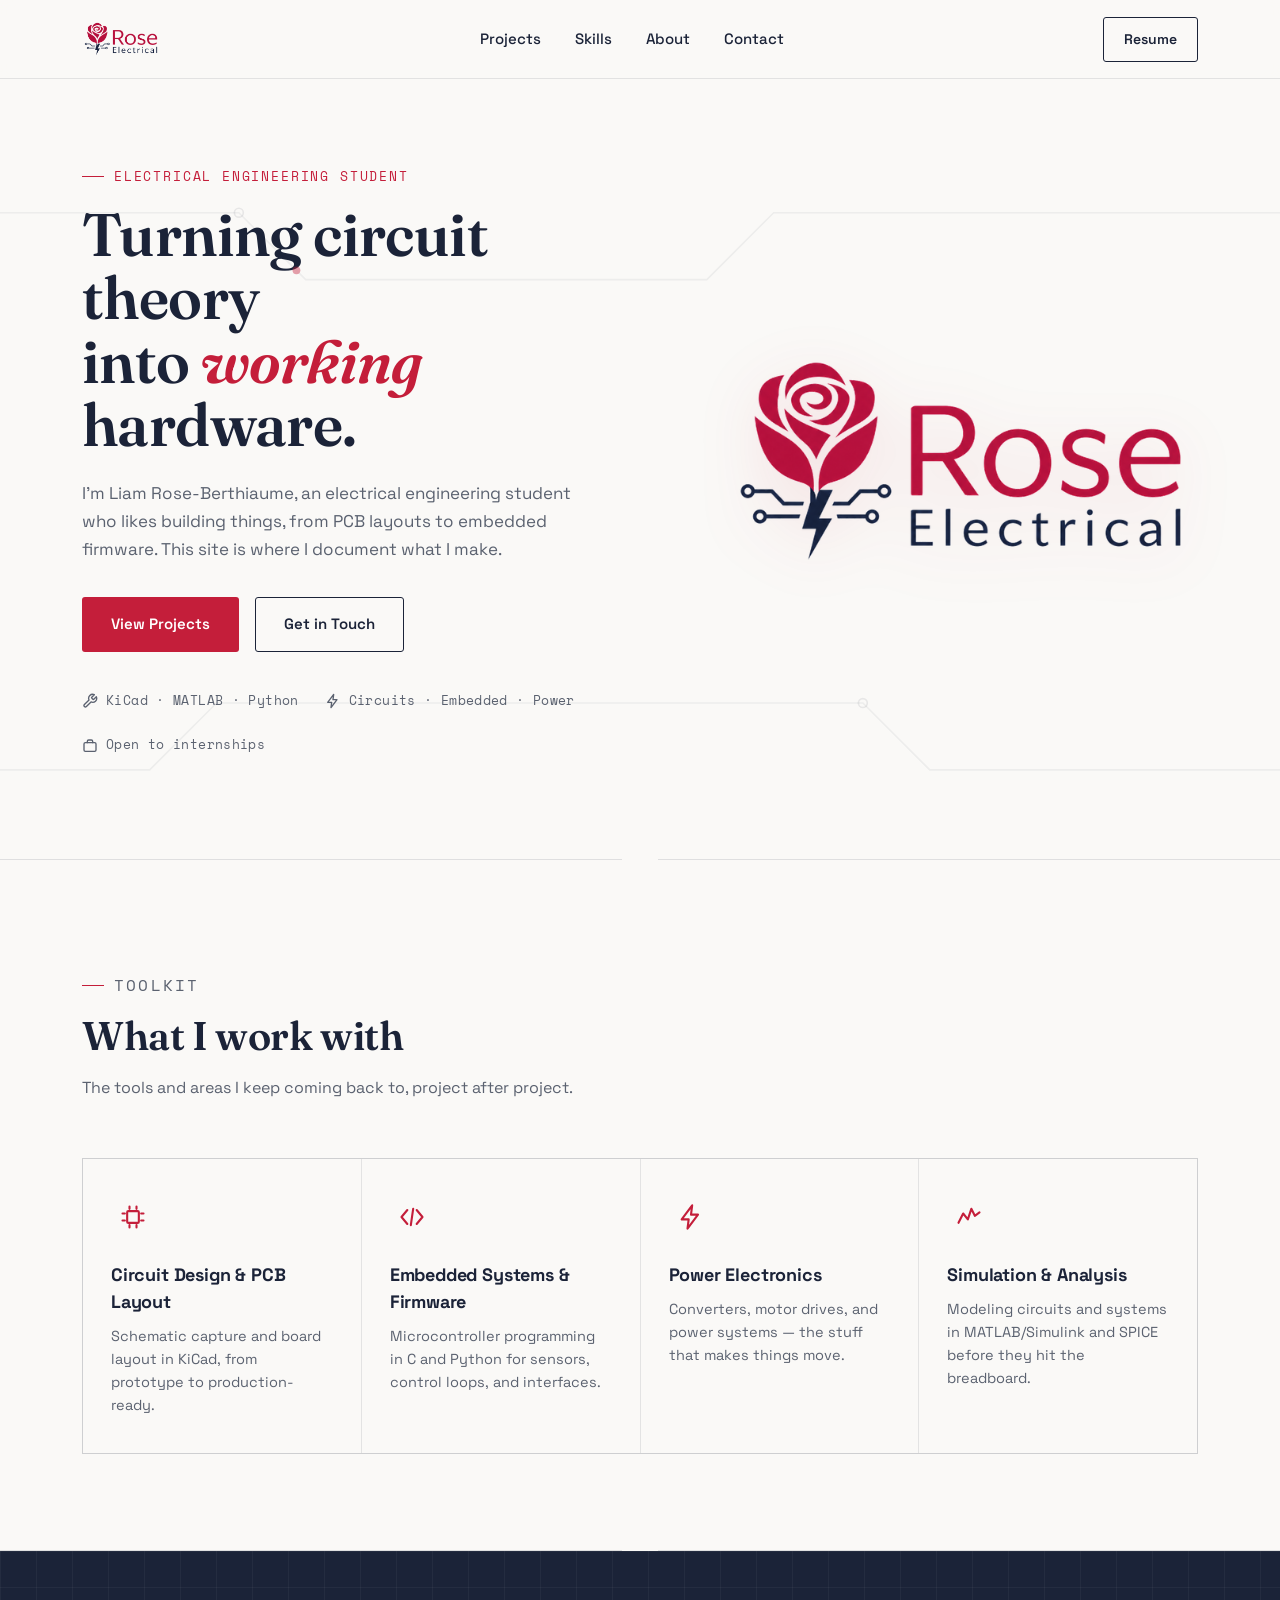
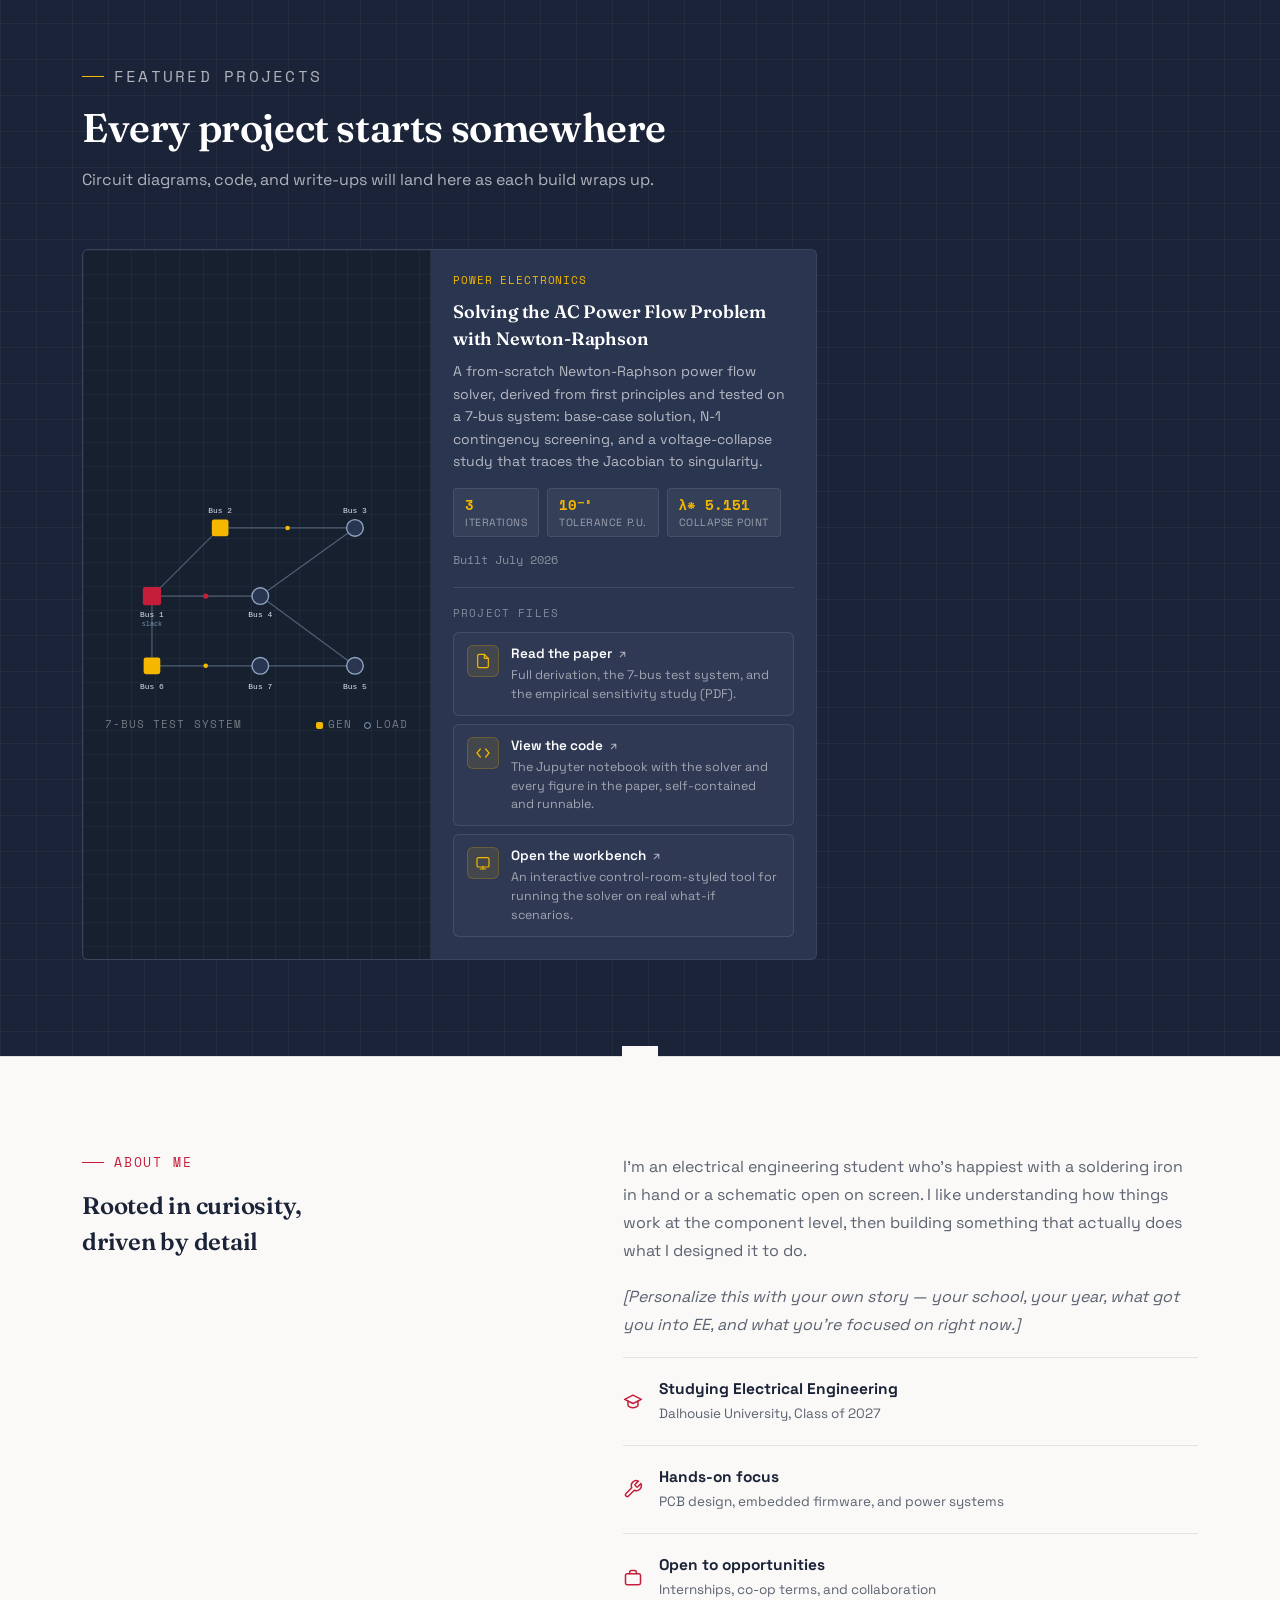
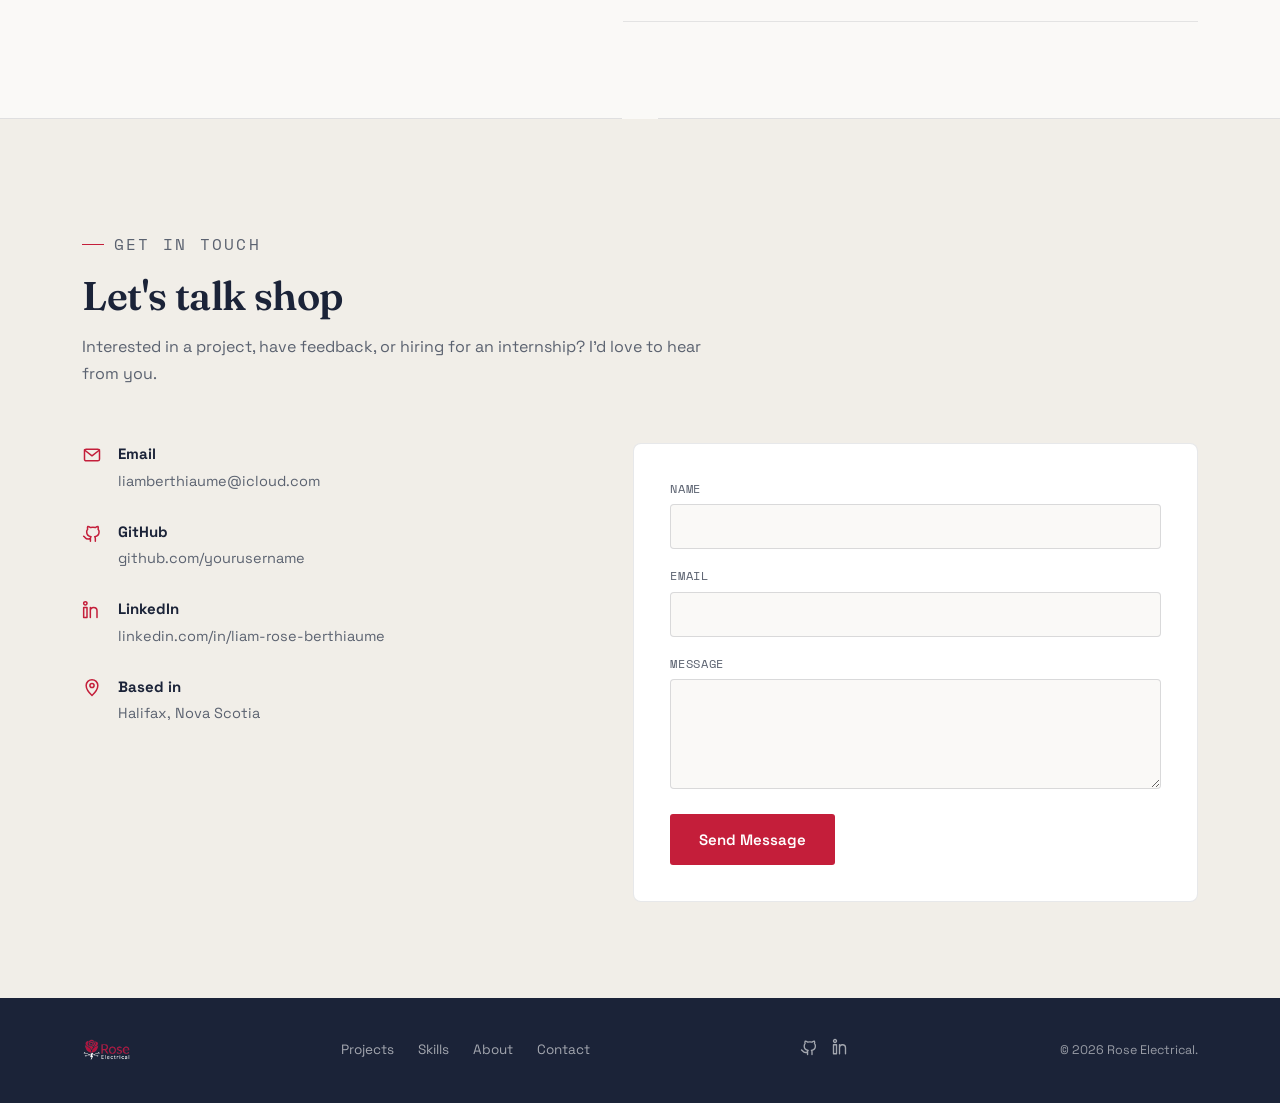
==== commit 94c86044: "Add files via upload" ====
--- a/index.html
+++ b/index.html
@@ -9,870 +9,7 @@
 <link rel="preconnect" href="https://fonts.googleapis.com">
 <link rel="preconnect" href="https://fonts.gstatic.com" crossorigin>
 <link href="https://fonts.googleapis.com/css2?family=Fraunces:opsz,wght@9..144,400;9..144,500;9..144,600;9..144,700&family=Space+Grotesk:wght@400;500;600;700&family=Space+Mono:wght@400;700&display=swap" rel="stylesheet">
-<style>
-  :root{
-    --crimson:#C41E3A;
-    --crimson-dark:#951830;
-    --crimson-soft:#F6DEE2;
-    --navy:#1B2338;
-    --navy-light:#2A3550;
-    --paper:#FAF9F7;
-    --paper-dim:#F1EEE8;
-    --ink:#1B2338;
-    --ink-soft:#5B6270;
-    --spark:#F5B700;
-    --serif:'Fraunces', serif;
-    --sans:'Space Grotesk', sans-serif;
-    --mono:'Space Mono', monospace;
-    --edge: 1px solid rgba(27,35,56,0.1);
-  }
-
-  *{ box-sizing:border-box; }
-  html{ scroll-behavior:smooth; }
-  @media (prefers-reduced-motion: reduce){
-    html{ scroll-behavior:auto; }
-    *{ animation:none !important; transition:none !important; }
-  }
-
-  body{
-    margin:0;
-    background:var(--paper);
-    color:var(--ink);
-    font-family:var(--sans);
-    line-height:1.5;
-    -webkit-font-smoothing:antialiased;
-  }
-
-  img{ max-width:100%; display:block; }
-  a{ color:inherit; }
-  section{ position:relative; }
-
-  .wrap{
-    max-width:1180px;
-    margin:0 auto;
-    padding:0 32px;
-  }
-
-  .eyebrow{
-    font-family:var(--mono);
-    font-size:13px;
-    letter-spacing:0.14em;
-    text-transform:uppercase;
-    color:var(--crimson);
-    display:flex;
-    align-items:center;
-    gap:10px;
-    margin:0 0 16px;
-  }
-  .eyebrow::before{
-    content:'';
-    width:22px;
-    height:1px;
-    background:var(--crimson);
-    display:inline-block;
-  }
-  .eyebrow.on-dark{ color:var(--spark); }
-  .eyebrow.on-dark::before{ background:var(--spark); }
-
-  h1,h2,h3{
-    font-family:var(--serif);
-    font-weight:600;
-    margin:0;
-    color:var(--navy);
-    letter-spacing:-0.01em;
-  }
-
-  p{ margin:0; }
-
-  .btn{
-    font-family:var(--sans);
-    font-weight:600;
-    font-size:15px;
-    padding:15px 28px;
-    border-radius:3px;
-    border:1.5px solid transparent;
-    cursor:pointer;
-    display:inline-flex;
-    align-items:center;
-    gap:10px;
-    text-decoration:none;
-    transition:transform 0.15s ease, box-shadow 0.15s ease, background 0.15s ease;
-  }
-  .btn-primary{
-    background:var(--crimson);
-    color:#fff;
-  }
-  .btn-primary:hover{
-    background:var(--crimson-dark);
-    transform:translateY(-1px);
-    box-shadow:0 8px 20px rgba(196,30,58,0.28);
-  }
-  .btn-outline{
-    background:transparent;
-    border-color:var(--navy);
-    color:var(--navy);
-  }
-  .btn-outline:hover{
-    background:var(--navy);
-    color:#fff;
-    transform:translateY(-1px);
-  }
-
-  /* ---------- NAV ---------- */
-  header{
-    position:sticky;
-    top:0;
-    z-index:50;
-    background:rgba(250,249,247,0.9);
-    backdrop-filter:blur(8px);
-    border-bottom:var(--edge);
-  }
-  nav.wrap{
-    display:flex;
-    align-items:center;
-    justify-content:space-between;
-    height:78px;
-  }
-  .brand{
-    display:flex;
-    align-items:center;
-    gap:10px;
-    text-decoration:none;
-  }
-  .brand img{ height:38px; width:auto; }
-
-  .nav-links{
-    display:flex;
-    gap:34px;
-    list-style:none;
-    margin:0;
-    padding:0;
-    font-size:15px;
-    font-weight:500;
-  }
-  .nav-links a{
-    text-decoration:none;
-    color:var(--navy);
-    position:relative;
-    padding:6px 0;
-  }
-  .nav-links a::after{
-    content:'';
-    position:absolute;
-    left:0; bottom:0;
-    width:0; height:2px;
-    background:var(--crimson);
-    transition:width 0.2s ease;
-  }
-  .nav-links a:hover::after{ width:100%; }
-
-  .nav-right{ display:flex; align-items:center; gap:20px; }
-  .nav-cta{ font-size:14px; padding:11px 20px; }
-
-  .nav-toggle{
-    display:none;
-    background:none;
-    border:none;
-    cursor:pointer;
-    padding:8px;
-  }
-  .nav-toggle span, .nav-toggle span::before, .nav-toggle span::after{
-    content:'';
-    display:block;
-    width:24px;
-    height:2px;
-    background:var(--navy);
-    position:relative;
-    transition:all 0.2s ease;
-  }
-  .nav-toggle span::before{ position:absolute; top:-8px; }
-  .nav-toggle span::after{ position:absolute; top:8px; }
-
-  @media (max-width: 860px){
-    .nav-links{
-      position:absolute;
-      top:78px; left:0; right:0;
-      background:var(--paper);
-      flex-direction:column;
-      gap:0;
-      border-bottom:var(--edge);
-      max-height:0;
-      overflow:hidden;
-      transition:max-height 0.25s ease;
-    }
-    .nav-links.open{ max-height:400px; }
-    .nav-links li{ padding:16px 32px; border-top:var(--edge); }
-    .nav-links a::after{ display:none; }
-    .nav-right .btn-outline.nav-cta{ display:none; }
-    .nav-toggle{ display:block; }
-  }
-
-  /* ---------- SPARK DIVIDER (signature element) ---------- */
-  .spark-divider{
-    display:flex;
-    align-items:center;
-    justify-content:center;
-    gap:18px;
-    padding:0;
-    height:1px;
-    background:rgba(27,35,56,0.12);
-    position:relative;
-  }
-  .spark-divider.on-dark{ background:rgba(255,255,255,0.14); }
-  .spark-divider svg{
-    position:absolute;
-    left:50%;
-    transform:translateX(-50%);
-    background:var(--paper);
-    padding:0 18px;
-  }
-  .spark-divider.on-dark svg{ background:var(--navy); }
-
-  /* ---------- HERO ---------- */
-  .hero{
-    padding:88px 0 104px;
-    overflow:hidden;
-  }
-  .hero .wrap{
-    display:grid;
-    grid-template-columns:1.1fr 0.9fr;
-    gap:60px;
-    align-items:center;
-  }
-  .hero h1{
-    font-size:clamp(38px, 5.2vw, 60px);
-    line-height:1.06;
-  }
-  .hero h1 em{
-    font-style:italic;
-    color:var(--crimson);
-  }
-  .hero-sub{
-    margin-top:22px;
-    font-size:17px;
-    color:var(--ink-soft);
-    max-width:46ch;
-    line-height:1.65;
-  }
-  .hero-actions{
-    margin-top:34px;
-    display:flex;
-    gap:16px;
-    flex-wrap:wrap;
-  }
-  .hero-badges{
-    margin-top:40px;
-    display:flex;
-    gap:26px;
-    flex-wrap:wrap;
-    font-family:var(--mono);
-    font-size:12.5px;
-    color:var(--ink-soft);
-    letter-spacing:0.03em;
-  }
-  .hero-badges span{ display:flex; align-items:center; gap:8px; }
-  .hero-badges svg{ flex-shrink:0; }
-
-  .hero-art{
-    position:relative;
-    display:flex;
-    align-items:center;
-    justify-content:center;
-  }
-  .hero-logo{
-    width:100%;
-    max-width:480px;
-    height:auto;
-    filter:drop-shadow(0 12px 30px rgba(196,30,58,0.12));
-  }
-
-  /* ---------- SECTION HEADS ---------- */
-  .section{ padding:96px 0; }
-  .section-head{
-    max-width:640px;
-    margin-bottom:56px;
-  }
-  .section-head h2{
-    font-size:clamp(28px, 3.4vw, 40px);
-    line-height:1.12;
-  }
-  .section-head p{
-    margin-top:16px;
-    color:var(--ink-soft);
-    font-size:16px;
-    line-height:1.65;
-  }
-  .on-dark .section-head h2{ color:#fff; }
-  .on-dark .section-head p{ color:rgba(255,255,255,0.65); }
-
-  /* ---------- SKILLS ---------- */
-  .skills-grid{
-    display:grid;
-    grid-template-columns:repeat(4, 1fr);
-    gap:1px;
-    background:rgba(27,35,56,0.1);
-    border:1px solid rgba(27,35,56,0.1);
-  }
-  .skill-card{
-    background:var(--paper);
-    padding:36px 28px;
-    transition:background 0.2s ease;
-  }
-  .skill-card:hover{ background:var(--paper-dim); }
-  .skill-icon{
-    width:44px; height:44px;
-    display:flex; align-items:center; justify-content:center;
-    color:var(--crimson);
-    margin-bottom:22px;
-  }
-  .skill-card h3{
-    font-family:var(--sans);
-    font-size:18px;
-    font-weight:700;
-    margin-bottom:10px;
-    letter-spacing:-0.01em;
-  }
-  .skill-card p{
-    font-size:14.5px;
-    color:var(--ink-soft);
-    line-height:1.6;
-  }
-  .skill-card-hint{
-    display:inline-flex;
-    align-items:center;
-    gap:6px;
-    margin-top:14px;
-    font-family:var(--mono);
-    font-size:11.5px;
-    letter-spacing:0.04em;
-    text-transform:uppercase;
-    color:var(--crimson);
-    opacity:0;
-    transform:translateY(4px);
-    transition:opacity 0.2s ease, transform 0.2s ease;
-  }
-  a.skill-card:hover .skill-card-hint{ opacity:1; transform:translateY(0); }
-
-  @media (max-width:900px){
-    .skills-grid{ grid-template-columns:repeat(2,1fr); }
-  }
-  @media (max-width:560px){
-    .skills-grid{ grid-template-columns:1fr; }
-  }
-
-  /* ---------- PROJECT GALLERY ---------- */
-  .gallery-section{
-    background:var(--navy);
-    color:#fff;
-  }
-  .projects-grid{
-    display:grid;
-    grid-template-columns:repeat(3, 1fr);
-    gap:28px;
-  }
-  @media (max-width:900px){ .projects-grid{ grid-template-columns:repeat(2,1fr); } }
-  @media (max-width:620px){ .projects-grid{ grid-template-columns:1fr; } }
-
-  .project-card{
-    background:var(--navy-light);
-    border-radius:6px;
-    overflow:hidden;
-    border:1px solid rgba(255,255,255,0.08);
-  }
-  .project-card.featured{ grid-column:span 2; }
-  @media (max-width:900px){ .project-card.featured{ grid-column:span 1; } }
-
-  /* ---- featured visual panel (inline SVG, never breaks) ---- */
-  .project-visual{
-    position:relative;
-    background:
-      linear-gradient(rgba(255,255,255,0.035) 1px, transparent 1px),
-      linear-gradient(90deg, rgba(255,255,255,0.035) 1px, transparent 1px),
-      #16202F;
-    background-size:24px 24px, 24px 24px, auto;
-    border-right:1px solid rgba(255,255,255,0.08);
-    padding:26px 22px 18px;
-    display:flex;
-    flex-direction:column;
-    justify-content:center;
-  }
-  .project-visual svg{ width:100%; height:auto; display:block; }
-  .visual-caption{
-    margin-top:14px;
-    font-family:var(--mono);
-    font-size:10.5px;
-    letter-spacing:0.1em;
-    text-transform:uppercase;
-    color:rgba(255,255,255,0.4);
-    display:flex;
-    align-items:center;
-    justify-content:space-between;
-    gap:10px;
-  }
-  .visual-legend{ display:flex; gap:12px; }
-  .visual-legend span{ display:flex; align-items:center; gap:5px; }
-  .lg-dot{ display:inline-block; width:7px; height:7px; border-radius:2px; background:var(--spark); }
-  .lg-dot.load{ border-radius:50%; background:transparent; border:1.5px solid #8FA6C4; }
-
-  .flow-dot{ animation:flowPulse 3s ease-in-out infinite; }
-  .flow-dot.f2{ animation-delay:1s; }
-  .flow-dot.f3{ animation-delay:2s; }
-  @keyframes flowPulse{
-    0%,100%{ opacity:0.25; }
-    50%{ opacity:1; }
-  }
-
-  /* ---- result stat chips ---- */
-  .project-stats{
-    display:flex;
-    flex-wrap:wrap;
-    gap:8px;
-    margin-top:16px;
-  }
-  .stat-chip{
-    background:rgba(255,255,255,0.05);
-    border:1px solid rgba(255,255,255,0.09);
-    border-radius:4px;
-    padding:7px 11px;
-    line-height:1.25;
-  }
-  .stat-chip b{
-    display:block;
-    font-family:var(--mono);
-    font-size:14px;
-    color:var(--spark);
-    font-weight:700;
-  }
-  .stat-chip span{
-    display:block;
-    font-size:10.5px;
-    letter-spacing:0.05em;
-    text-transform:uppercase;
-    color:rgba(255,255,255,0.5);
-    margin-top:2px;
-  }
-  .project-card .thumb{
-    width:100%;
-    aspect-ratio:4/3;
-    object-fit:cover;
-    background:rgba(255,255,255,0.06);
-  }
-  .project-card .body{ padding:22px; }
-
-  @media (min-width:621px){
-    .project-card.featured{
-      display:grid;
-      grid-template-columns:0.95fr 1.05fr;
-      align-items:stretch;
-    }
-    .project-card.featured .thumb{
-      aspect-ratio:auto;
-      height:100%;
-    }
-  }
-  @media (max-width:620px){
-    .project-visual{ border-right:none; border-bottom:1px solid rgba(255,255,255,0.08); }
-  }
-  .project-tag{
-    font-family:var(--mono);
-    font-size:11px;
-    letter-spacing:0.08em;
-    text-transform:uppercase;
-    color:var(--spark);
-    margin-bottom:10px;
-    display:block;
-  }
-  .project-card h3{
-    color:#fff;
-    font-size:18px;
-    margin-bottom:8px;
-  }
-  .project-card p{
-    font-size:14px;
-    color:rgba(255,255,255,0.66);
-    line-height:1.6;
-  }
-  .project-meta{
-    display:flex;
-    align-items:center;
-    justify-content:space-between;
-    margin-top:14px;
-  }
-  .project-date{
-    font-family:var(--mono);
-    font-size:12px;
-    color:rgba(255,255,255,0.45);
-  }
-  .project-link{
-    font-family:var(--mono);
-    font-size:12px;
-    color:var(--spark);
-    text-decoration:none;
-  }
-  .project-link:hover{ text-decoration:underline; }
-
-  .project-resources{
-    margin-top:18px;
-    padding-top:18px;
-    border-top:1px solid rgba(255,255,255,0.1);
-    display:flex;
-    flex-direction:column;
-    gap:8px;
-  }
-  .resources-label{
-    font-family:var(--mono);
-    font-size:10.5px;
-    letter-spacing:0.11em;
-    text-transform:uppercase;
-    color:rgba(255,255,255,0.42);
-    margin-bottom:2px;
-  }
-  .resource-link{
-    display:flex;
-    align-items:flex-start;
-    gap:12px;
-    text-decoration:none;
-    padding:11px 13px;
-    border:1px solid rgba(255,255,255,0.1);
-    border-radius:6px;
-    background:rgba(255,255,255,0.025);
-    transition:background 0.18s ease, border-color 0.18s ease, transform 0.18s ease;
-  }
-  .resource-link:hover{
-    background:rgba(245,183,0,0.07);
-    border-color:rgba(245,183,0,0.45);
-    transform:translateX(3px);
-  }
-  .resource-link:hover .resource-name{ color:var(--spark); }
-  .resource-icon{
-    flex-shrink:0;
-    width:32px; height:32px;
-    border-radius:6px;
-    background:rgba(245,183,0,0.1);
-    border:1px solid rgba(245,183,0,0.22);
-    display:flex; align-items:center; justify-content:center;
-    color:var(--spark);
-    margin-top:1px;
-  }
-  .resource-text{ min-width:0; }
-  .resource-name{
-    display:block;
-    font-size:13.5px;
-    font-weight:600;
-    color:#fff;
-    transition:color 0.18s ease;
-  }
-  .resource-name svg{ vertical-align:-2px; margin-left:5px; opacity:0.6; }
-  .resource-desc{
-    display:block;
-    font-size:12.5px;
-    color:rgba(255,255,255,0.55);
-    line-height:1.5;
-    margin-top:2px;
-  }
-
-  .empty-gallery{
-    border:1.5px dashed rgba(255,255,255,0.24);
-    border-radius:8px;
-    padding:64px 40px;
-    text-align:center;
-    max-width:560px;
-    margin:0 auto;
-  }
-  .empty-gallery svg{ margin:0 auto 20px; display:block; }
-  .empty-gallery h3{
-    color:#fff;
-    font-size:20px;
-    margin-bottom:12px;
-  }
-  .empty-gallery p{
-    color:rgba(255,255,255,0.6);
-    font-size:15px;
-    line-height:1.6;
-    max-width:40ch;
-    margin:0 auto;
-  }
-
-  /* ---------- ABOUT ---------- */
-  .about-grid{
-    display:grid;
-    grid-template-columns:0.9fr 1.1fr;
-    gap:70px;
-    align-items:start;
-  }
-  .about-copy p{
-    color:var(--ink-soft);
-    font-size:16px;
-    line-height:1.75;
-    margin-bottom:18px;
-  }
-  .about-badges{
-    display:flex;
-    flex-direction:column;
-    gap:0;
-    border-top:var(--edge);
-  }
-  .about-badges .row{
-    display:flex;
-    align-items:center;
-    gap:16px;
-    padding:20px 0;
-    border-bottom:var(--edge);
-  }
-  .about-badges .row svg{ color:var(--crimson); flex-shrink:0; }
-  .about-badges .row strong{
-    display:block;
-    font-size:15.5px;
-    font-weight:700;
-    color:var(--navy);
-  }
-  .about-badges .row span{
-    font-size:13.5px;
-    color:var(--ink-soft);
-  }
-
-  @media (max-width:860px){
-    .about-grid{ grid-template-columns:1fr; gap:40px; }
-  }
-
-  /* ---------- CONTACT ---------- */
-  .contact-section{ background:var(--paper-dim); }
-  .contact-grid{
-    display:grid;
-    grid-template-columns:1fr 1.15fr;
-    gap:60px;
-  }
-  .contact-info .row{
-    display:flex;
-    gap:16px;
-    align-items:flex-start;
-    margin-bottom:28px;
-  }
-  .contact-info .row svg{ color:var(--crimson); flex-shrink:0; margin-top:2px; }
-  .contact-info .row strong{
-    display:block;
-    font-size:15px;
-    color:var(--navy);
-    margin-bottom:3px;
-  }
-  .contact-info .row span, .contact-info .row a{
-    font-size:14.5px;
-    color:var(--ink-soft);
-    text-decoration:none;
-  }
-  .contact-info .row a:hover{ color:var(--crimson); }
-
-  form.contact-form{
-    background:#fff;
-    padding:36px;
-    border-radius:8px;
-    border:var(--edge);
-    display:grid;
-    gap:18px;
-  }
-  label{
-    font-family:var(--mono);
-    font-size:11.5px;
-    text-transform:uppercase;
-    letter-spacing:0.06em;
-    color:var(--ink-soft);
-    display:block;
-    margin-bottom:7px;
-  }
-  input, textarea{
-    width:100%;
-    font-family:var(--sans);
-    font-size:15px;
-    padding:12px 14px;
-    border:1.5px solid rgba(27,35,56,0.15);
-    border-radius:4px;
-    background:var(--paper);
-    color:var(--ink);
-  }
-  input:focus, textarea:focus{
-    outline:2px solid var(--crimson);
-    outline-offset:1px;
-  }
-  textarea{ resize:vertical; min-height:110px; }
-
-  /* ---------- FOOTER ---------- */
-  footer{
-    background:var(--navy);
-    color:rgba(255,255,255,0.55);
-    padding:40px 0;
-  }
-  footer .wrap{
-    display:flex;
-    align-items:center;
-    justify-content:space-between;
-    flex-wrap:wrap;
-    gap:16px;
-  }
-  footer .foot-brand{
-    display:flex;
-    align-items:center;
-    gap:10px;
-  }
-  footer .foot-brand img{ height:24px; width:auto; }
-  footer .foot-links{
-    display:flex;
-    gap:24px;
-    list-style:none;
-    margin:0; padding:0;
-    font-size:13.5px;
-  }
-  footer .foot-links a{ text-decoration:none; color:rgba(255,255,255,0.6); }
-  footer .foot-links a:hover{ color:#fff; }
-  footer .foot-social{ display:flex; gap:14px; }
-  footer .foot-social a{ color:rgba(255,255,255,0.6); }
-  footer .foot-social a:hover{ color:#fff; }
-  footer .copyright{ font-size:12.5px; }
-
-  /* reveal on scroll */
-  .reveal{ opacity:0; transform:translateY(16px); transition:opacity 0.6s ease, transform 0.6s ease; }
-  .reveal.in{ opacity:1; transform:translateY(0); }
-
-  @media (max-width:860px){
-    .hero .wrap{ grid-template-columns:1fr; }
-    .hero-art{ margin:0 auto; }
-    .hero-logo{ max-width:340px; }
-    .contact-grid{ grid-template-columns:1fr; }
-  }
-
-  /* ================= LIFE & MOTION ================= */
-
-  /* scroll progress bar */
-  #progressBar{
-    position:fixed; top:0; left:0;
-    height:3px; width:0;
-    background:linear-gradient(90deg, var(--crimson), var(--spark));
-    z-index:100;
-  }
-
-  /* animated circuit traces behind the hero */
-  .hero-circuits{
-    position:absolute; inset:0;
-    pointer-events:none;
-    opacity:0.55;
-    overflow:hidden;
-  }
-  .hero-circuits svg{ width:100%; height:100%; }
-
-  /* hero logo gentle float */
-  .hero-logo{ animation:floatLogo 6s ease-in-out infinite; }
-  @keyframes floatLogo{
-    0%,100%{ transform:translateY(0); }
-    50%{ transform:translateY(-10px); }
-  }
-
-  /* rotating headline word */
-  .swap-word{
-    display:inline-block;
-    font-style:italic;
-    color:var(--crimson);
-    transition:opacity 0.35s ease, transform 0.35s ease;
-  }
-  .swap-word.out{ opacity:0; transform:translateY(12px); }
-
-  /* spark dividers flicker like a loose connection */
-  .spark-divider svg{ animation:sparkFlicker 5s ease-in-out infinite; }
-  @keyframes sparkFlicker{
-    0%, 40%, 100%{ opacity:1; filter:drop-shadow(0 0 0 rgba(196,30,58,0)); }
-    45%{ opacity:0.35; }
-    48%{ opacity:1; filter:drop-shadow(0 0 6px rgba(196,30,58,0.5)); }
-    52%{ opacity:0.6; }
-    55%{ opacity:1; }
-  }
-
-  /* skill cards: energize on hover */
-  .skill-card{ position:relative; overflow:hidden; }
-  a.skill-card{ display:block; text-decoration:none; color:inherit; cursor:pointer; }
-  .skill-card::before{
-    content:'';
-    position:absolute; top:0; left:0; right:0; height:3px;
-    background:linear-gradient(90deg, var(--crimson), var(--spark));
-    transform:scaleX(0);
-    transform-origin:left;
-    transition:transform 0.35s ease;
-  }
-  .skill-card:hover::before{ transform:scaleX(1); }
-  .skill-icon{ transition:transform 0.25s ease; }
-  .skill-card:hover .skill-icon{ transform:translateY(-4px) rotate(-4deg); }
-
-  /* project cards lift */
-  .project-card{ transition:transform 0.25s ease, box-shadow 0.25s ease, border-color 0.25s ease; }
-  .project-card:hover{
-    transform:translateY(-6px);
-    box-shadow:0 16px 34px rgba(0,0,0,0.35);
-    border-color:rgba(245,183,0,0.4);
-  }
-
-  /* blueprint grid behind the projects section */
-  .gallery-section{
-    background-image:
-      linear-gradient(rgba(255,255,255,0.04) 1px, transparent 1px),
-      linear-gradient(90deg, rgba(255,255,255,0.04) 1px, transparent 1px);
-    background-size:36px 36px;
-  }
-
-  /* blinking status LED in the empty gallery */
-  .status-line{
-    font-family:var(--mono);
-    font-size:12px;
-    letter-spacing:0.1em;
-    color:rgba(255,255,255,0.5);
-    display:flex;
-    align-items:center;
-    justify-content:center;
-    gap:9px;
-    margin-top:22px;
-    text-transform:uppercase;
-  }
-  .led{
-    width:8px; height:8px;
-    border-radius:50%;
-    background:var(--spark);
-    box-shadow:0 0 8px var(--spark);
-    animation:ledBlink 1.4s steps(1) infinite;
-  }
-  @keyframes ledBlink{
-    0%, 60%{ opacity:1; }
-    61%, 100%{ opacity:0.15; }
-  }
-
-  /* back-to-top bolt */
-  #toTop{
-    position:fixed;
-    bottom:28px; right:28px;
-    width:48px; height:48px;
-    border-radius:50%;
-    background:var(--crimson);
-    color:#fff;
-    border:none;
-    cursor:pointer;
-    display:flex;
-    align-items:center;
-    justify-content:center;
-    box-shadow:0 8px 22px rgba(196,30,58,0.35);
-    opacity:0;
-    transform:translateY(14px);
-    pointer-events:none;
-    transition:opacity 0.25s ease, transform 0.25s ease, background 0.2s ease;
-    z-index:60;
-  }
-  #toTop.show{ opacity:1; transform:translateY(0); pointer-events:auto; }
-  #toTop:hover{ background:var(--crimson-dark); }
-
-  /* staggered reveal for grid children */
-  .reveal.in > *{ animation:riseIn 0.55s ease backwards; }
-  .reveal.in > *:nth-child(2){ animation-delay:0.08s; }
-  .reveal.in > *:nth-child(3){ animation-delay:0.16s; }
-  .reveal.in > *:nth-child(4){ animation-delay:0.24s; }
-  @keyframes riseIn{
-    from{ opacity:0; transform:translateY(14px); }
-    to{ opacity:1; transform:translateY(0); }
-  }
-</style>
+<link rel="stylesheet" href="site.css">
 </head>
 <body>
 
@@ -983,13 +120,13 @@
           <h3>Embedded Systems &amp; Firmware</h3>
           <p>Microcontroller programming in C and Python for sensors, control loops, and interfaces.</p>
         </div>
-        <a class="skill-card" href="projects/power-flow/powerflow_workbench.html" target="_blank" rel="noopener">
+        <a class="skill-card" href="#projects" data-filter="Power Electronics">
           <div class="skill-icon">
             <svg width="28" height="28" viewBox="0 0 24 24" fill="none" stroke="currentColor" stroke-width="1.8" stroke-linecap="round" stroke-linejoin="round"><path d="M13 2L4 14h6l-1 8 9-12h-6l1-8z"/></svg>
           </div>
           <h3>Power Electronics</h3>
           <p>Converters, motor drives, and power systems &mdash; the stuff that makes things move.</p>
-          <span class="skill-card-hint">Try the power flow workbench &rarr;</span>
+          <span class="skill-card-hint">View power electronics projects &rarr;</span>
         </a>
         <div class="skill-card">
           <div class="skill-icon">
@@ -1013,6 +150,10 @@
         <p class="eyebrow on-dark">Featured Projects</p>
         <h2>Every project starts somewhere</h2>
         <p>Circuit diagrams, code, and write-ups will land here as each build wraps up.</p>
+        <div id="filterPill" class="filter-pill" hidden>
+          <span>Showing: <b id="filterPillLabel"></b></span>
+          <button id="filterClear" type="button" aria-label="Clear filter">&times;</button>
+        </div>
       </div>
 
       <div id="projectsGrid" class="reveal"></div>
@@ -1130,183 +271,37 @@
   </div>
 </footer>
 
+<script src="projects-data.js"></script>
 <script>
-  // ---------------------------------------------------------------
-  // PROJECT GALLERY
-  // Add a finished project by adding an object to this array.
-  //
-  // image:     path to a photo/screenshot in images/projects/ (cropped to 4:3)
-  // featured:  true makes the card span 2 columns (use for projects with
-  //            multiple resources, like this one)
-  // resources: optional array of { label, desc, href, icon }
-  //            icon is one of: "pdf", "code", "app"
-  //            Each renders as a clickable row that opens in a new tab.
-  //
-  // Leave the array empty ( [] ) and the "coming soon" message shows automatically.
-  // ---------------------------------------------------------------
-  const projects = [
-    {
-      title: "Solving the AC Power Flow Problem with Newton-Raphson",
-      category: "Power Electronics",
-      date: "July 2026",
-      featured: true,
-      description: "A from-scratch Newton-Raphson power flow solver, derived from first principles and tested on a 7-bus system: base-case solution, N-1 contingency screening, and a voltage-collapse study that traces the Jacobian to singularity.",
-      visual: "sevenBus",
-      visualCaption: "7-bus test system",
-      stats: [
-        { value: "3", label: "iterations" },
-        { value: "10⁻⁸", label: "tolerance p.u." },
-        { value: "λ* 5.151", label: "collapse point" }
-      ],
-      resources: [
-        {
-          label: "Read the paper",
-          desc: "Full derivation, the 7-bus test system, and the empirical sensitivity study (PDF).",
-          href: "projects/power-flow/Solving_the_AC_Power_Flow_Problem_with_Newton-Raphson.pdf",
-          icon: "pdf"
-        },
-        {
-          label: "View the code",
-          desc: "The Jupyter notebook with the solver and every figure in the paper, self-contained and runnable.",
-          href: "projects/power-flow/power_flow_experiments.ipynb",
-          icon: "code"
-        },
-        {
-          label: "Open the workbench",
-          desc: "An interactive control-room-styled tool for running the solver on real what-if scenarios.",
-          href: "projects/power-flow/powerflow_workbench.html",
-          icon: "app"
-        }
-      ]
+  const grid = document.getElementById('projectsGrid');
+  const filterPill = document.getElementById('filterPill');
+  const filterPillLabel = document.getElementById('filterPillLabel');
+  const filterClear = document.getElementById('filterClear');
+
+  function showProjects(category){
+    if (category){
+      renderProjectCards(
+        grid,
+        projects.filter(p => p.category === category),
+        `No ${category.toLowerCase()} projects posted yet &mdash; check back as new builds wrap up.`
+      );
+      filterPillLabel.textContent = category;
+      filterPill.hidden = false;
+    } else {
+      renderProjectCards(grid, projects);
+      filterPill.hidden = true;
     }
-  ];
-
-  const resourceIcons = {
-    pdf: '<svg width="16" height="16" viewBox="0 0 24 24" fill="none" stroke="currentColor" stroke-width="1.8" stroke-linecap="round" stroke-linejoin="round"><path d="M14 2H6a2 2 0 00-2 2v16a2 2 0 002 2h12a2 2 0 002-2V8z"/><path d="M14 2v6h6"/></svg>',
-    code: '<svg width="16" height="16" viewBox="0 0 24 24" fill="none" stroke="currentColor" stroke-width="1.8" stroke-linecap="round" stroke-linejoin="round"><path d="M8 6L3 12l5 6M16 6l5 6-5 6"/></svg>',
-    app: '<svg width="16" height="16" viewBox="0 0 24 24" fill="none" stroke="currentColor" stroke-width="1.8" stroke-linecap="round" stroke-linejoin="round"><rect x="3" y="4" width="18" height="14" rx="2"/><path d="M8 21h8M12 17v4"/></svg>'
-  };
-  const externalIcon = '<svg width="11" height="11" viewBox="0 0 24 24" fill="none" stroke="currentColor" stroke-width="2.2" stroke-linecap="round" stroke-linejoin="round"><path d="M7 17L17 7M8 7h9v9"/></svg>';
-
-  // Inline SVG one-line diagram of the 7-bus test system.
-  // Generators (slack/PV) are squares, loads (PQ) are circles - matching the
-  // convention used in the paper's figures.
-  const visuals = {
-    sevenBus: `
-      <svg viewBox="0 0 400 290" xmlns="http://www.w3.org/2000/svg" role="img" aria-label="One-line diagram of the 7-bus test system">
-        <g stroke="#7C93AD" stroke-width="1.6" opacity="0.55">
-          <line x1="62" y1="148" x2="152" y2="58"/>
-          <line x1="152" y1="58" x2="330" y2="58"/>
-          <line x1="62" y1="148" x2="205" y2="148"/>
-          <line x1="330" y1="58" x2="205" y2="148"/>
-          <line x1="205" y1="148" x2="330" y2="240"/>
-          <line x1="62" y1="148" x2="62" y2="240"/>
-          <line x1="62" y1="240" x2="205" y2="240"/>
-          <line x1="205" y1="240" x2="330" y2="240"/>
-        </g>
-        <g fill="#C41E3A" class="flow-dot">
-          <circle cx="133" cy="148" r="3.5"/>
-        </g>
-        <g fill="#F5B700" class="flow-dot f2">
-          <circle cx="241" cy="58" r="3"/>
-        </g>
-        <g fill="#F5B700" class="flow-dot f3">
-          <circle cx="133" cy="240" r="3"/>
-        </g>
-
-        <!-- generator buses: squares -->
-        <g>
-          <rect x="50" y="136" width="24" height="24" rx="3" fill="#C41E3A"/>
-          <text x="62" y="176" fill="#DCE4EE" font-family="monospace" font-size="10.5" text-anchor="middle">Bus 1</text>
-          <text x="62" y="188" fill="#7C93AD" font-family="monospace" font-size="9" text-anchor="middle">slack</text>
-        </g>
-        <g>
-          <rect x="141" y="47" width="22" height="22" rx="3" fill="#F5B700"/>
-          <text x="152" y="38" fill="#DCE4EE" font-family="monospace" font-size="10.5" text-anchor="middle">Bus 2</text>
-        </g>
-        <g>
-          <rect x="51" y="229" width="22" height="22" rx="3" fill="#F5B700"/>
-          <text x="62" y="270" fill="#DCE4EE" font-family="monospace" font-size="10.5" text-anchor="middle">Bus 6</text>
-        </g>
-
-        <!-- load buses: circles -->
-        <g>
-          <circle cx="330" cy="58" r="11" fill="#2A3550" stroke="#8FA6C4" stroke-width="1.8"/>
-          <text x="330" y="38" fill="#DCE4EE" font-family="monospace" font-size="10.5" text-anchor="middle">Bus 3</text>
-        </g>
-        <g>
-          <circle cx="205" cy="148" r="11" fill="#2A3550" stroke="#8FA6C4" stroke-width="1.8"/>
-          <text x="205" y="176" fill="#DCE4EE" font-family="monospace" font-size="10.5" text-anchor="middle">Bus 4</text>
-        </g>
-        <g>
-          <circle cx="330" cy="240" r="11" fill="#2A3550" stroke="#8FA6C4" stroke-width="1.8"/>
-          <text x="330" y="270" fill="#DCE4EE" font-family="monospace" font-size="10.5" text-anchor="middle">Bus 5</text>
-        </g>
-        <g>
-          <circle cx="205" cy="240" r="11" fill="#2A3550" stroke="#8FA6C4" stroke-width="1.8"/>
-          <text x="205" y="270" fill="#DCE4EE" font-family="monospace" font-size="10.5" text-anchor="middle">Bus 7</text>
-        </g>
-      </svg>`
-  };
-
-  const grid = document.getElementById('projectsGrid');
-
-  function renderProjects(){
-    if (projects.length === 0){
-      grid.innerHTML = `
-        <div class="empty-gallery">
-          <svg width="40" height="40" viewBox="0 0 24 24" fill="none" stroke="#F5B700" stroke-width="1.6" stroke-linecap="round" stroke-linejoin="round"><path d="M13 2L4 14h6l-1 8 9-12h-6l1-8z"/></svg>
-          <h3>Projects coming soon</h3>
-          <p>I'm just getting started &mdash; as builds wrap up, write-ups and photos will show up right here.</p>
-          <div class="status-line"><span class="led"></span> status: building</div>
-        </div>`;
-      return;
-    }
-    grid.className = 'projects-grid';
-    grid.innerHTML = projects.map(p => `
-      <div class="project-card${p.featured ? ' featured' : ''}">
-        ${p.visual ? `
-          <div class="project-visual">
-            ${visuals[p.visual] || ''}
-            <div class="visual-caption">
-              <span>${p.visualCaption || ''}</span>
-              <span class="visual-legend">
-                <span><i class="lg-dot"></i>gen</span>
-                <span><i class="lg-dot load"></i>load</span>
-              </span>
-            </div>
-          </div>`
-        : `<img class="thumb" src="${p.image}" alt="${p.title}" loading="lazy">`}
-        <div class="body">
-          <span class="project-tag">${p.category}</span>
-          <h3>${p.title}</h3>
-          <p>${p.description}</p>
-          ${p.stats ? `
-          <div class="project-stats">
-            ${p.stats.map(s => `<div class="stat-chip"><b>${s.value}</b><span>${s.label}</span></div>`).join('')}
-          </div>` : ''}
-          <div class="project-meta">
-            <span class="project-date">Built ${p.date}</span>
-            ${(!p.resources && p.link) ? `<a class="project-link" href="${p.link}" target="_blank">View project &rarr;</a>` : ''}
-          </div>
-          ${p.resources ? `
-          <div class="project-resources">
-            <div class="resources-label">Project files</div>
-            ${p.resources.map(r => `
-              <a class="resource-link" href="${r.href}" target="_blank" rel="noopener">
-                <span class="resource-icon">${resourceIcons[r.icon] || resourceIcons.code}</span>
-                <span class="resource-text">
-                  <span class="resource-name">${r.label}${externalIcon}</span>
-                  <span class="resource-desc">${r.desc}</span>
-                </span>
-              </a>
-            `).join('')}
-          </div>` : ''}
-        </div>
-      </div>
-    `).join('');
   }
-  renderProjects();
+  showProjects(null);
+
+  document.querySelectorAll('[data-filter]').forEach(el => {
+    el.addEventListener('click', (e) => {
+      e.preventDefault();
+      showProjects(el.getAttribute('data-filter'));
+      document.getElementById('projects').scrollIntoView({ behavior: 'smooth' });
+    });
+  });
+  filterClear.addEventListener('click', () => showProjects(null));
 
   const navToggle = document.getElementById('navToggle');
   const navLinks = document.getElementById('navLinks');
--- a/site.css
+++ b/site.css
@@ -0,0 +1,862 @@
+  :root{
+    --crimson:#C41E3A;
+    --crimson-dark:#951830;
+    --crimson-soft:#F6DEE2;
+    --navy:#1B2338;
+    --navy-light:#2A3550;
+    --paper:#FAF9F7;
+    --paper-dim:#F1EEE8;
+    --ink:#1B2338;
+    --ink-soft:#5B6270;
+    --spark:#F5B700;
+    --serif:'Fraunces', serif;
+    --sans:'Space Grotesk', sans-serif;
+    --mono:'Space Mono', monospace;
+    --edge: 1px solid rgba(27,35,56,0.1);
+  }
+
+  *{ box-sizing:border-box; }
+  html{ scroll-behavior:smooth; }
+  @media (prefers-reduced-motion: reduce){
+    html{ scroll-behavior:auto; }
+    *{ animation:none !important; transition:none !important; }
+  }
+
+  body{
+    margin:0;
+    background:var(--paper);
+    color:var(--ink);
+    font-family:var(--sans);
+    line-height:1.5;
+    -webkit-font-smoothing:antialiased;
+  }
+
+  img{ max-width:100%; display:block; }
+  a{ color:inherit; }
+  section{ position:relative; }
+
+  .wrap{
+    max-width:1180px;
+    margin:0 auto;
+    padding:0 32px;
+  }
+
+  .eyebrow{
+    font-family:var(--mono);
+    font-size:13px;
+    letter-spacing:0.14em;
+    text-transform:uppercase;
+    color:var(--crimson);
+    display:flex;
+    align-items:center;
+    gap:10px;
+    margin:0 0 16px;
+  }
+  .eyebrow::before{
+    content:'';
+    width:22px;
+    height:1px;
+    background:var(--crimson);
+    display:inline-block;
+  }
+  .eyebrow.on-dark{ color:var(--spark); }
+  .eyebrow.on-dark::before{ background:var(--spark); }
+
+  h1,h2,h3{
+    font-family:var(--serif);
+    font-weight:600;
+    margin:0;
+    color:var(--navy);
+    letter-spacing:-0.01em;
+  }
+
+  p{ margin:0; }
+
+  .btn{
+    font-family:var(--sans);
+    font-weight:600;
+    font-size:15px;
+    padding:15px 28px;
+    border-radius:3px;
+    border:1.5px solid transparent;
+    cursor:pointer;
+    display:inline-flex;
+    align-items:center;
+    gap:10px;
+    text-decoration:none;
+    transition:transform 0.15s ease, box-shadow 0.15s ease, background 0.15s ease;
+  }
+  .btn-primary{
+    background:var(--crimson);
+    color:#fff;
+  }
+  .btn-primary:hover{
+    background:var(--crimson-dark);
+    transform:translateY(-1px);
+    box-shadow:0 8px 20px rgba(196,30,58,0.28);
+  }
+  .btn-outline{
+    background:transparent;
+    border-color:var(--navy);
+    color:var(--navy);
+  }
+  .btn-outline:hover{
+    background:var(--navy);
+    color:#fff;
+    transform:translateY(-1px);
+  }
+
+  /* ---------- NAV ---------- */
+  header{
+    position:sticky;
+    top:0;
+    z-index:50;
+    background:rgba(250,249,247,0.9);
+    backdrop-filter:blur(8px);
+    border-bottom:var(--edge);
+  }
+  nav.wrap{
+    display:flex;
+    align-items:center;
+    justify-content:space-between;
+    height:78px;
+  }
+  .brand{
+    display:flex;
+    align-items:center;
+    gap:10px;
+    text-decoration:none;
+  }
+  .brand img{ height:38px; width:auto; }
+
+  .nav-links{
+    display:flex;
+    gap:34px;
+    list-style:none;
+    margin:0;
+    padding:0;
+    font-size:15px;
+    font-weight:500;
+  }
+  .nav-links a{
+    text-decoration:none;
+    color:var(--navy);
+    position:relative;
+    padding:6px 0;
+  }
+  .nav-links a::after{
+    content:'';
+    position:absolute;
+    left:0; bottom:0;
+    width:0; height:2px;
+    background:var(--crimson);
+    transition:width 0.2s ease;
+  }
+  .nav-links a:hover::after{ width:100%; }
+
+  .nav-right{ display:flex; align-items:center; gap:20px; }
+  .nav-cta{ font-size:14px; padding:11px 20px; }
+
+  .nav-toggle{
+    display:none;
+    background:none;
+    border:none;
+    cursor:pointer;
+    padding:8px;
+  }
+  .nav-toggle span, .nav-toggle span::before, .nav-toggle span::after{
+    content:'';
+    display:block;
+    width:24px;
+    height:2px;
+    background:var(--navy);
+    position:relative;
+    transition:all 0.2s ease;
+  }
+  .nav-toggle span::before{ position:absolute; top:-8px; }
+  .nav-toggle span::after{ position:absolute; top:8px; }
+
+  @media (max-width: 860px){
+    .nav-links{
+      position:absolute;
+      top:78px; left:0; right:0;
+      background:var(--paper);
+      flex-direction:column;
+      gap:0;
+      border-bottom:var(--edge);
+      max-height:0;
+      overflow:hidden;
+      transition:max-height 0.25s ease;
+    }
+    .nav-links.open{ max-height:400px; }
+    .nav-links li{ padding:16px 32px; border-top:var(--edge); }
+    .nav-links a::after{ display:none; }
+    .nav-right .btn-outline.nav-cta{ display:none; }
+    .nav-toggle{ display:block; }
+  }
+
+  /* ---------- SPARK DIVIDER (signature element) ---------- */
+  .spark-divider{
+    display:flex;
+    align-items:center;
+    justify-content:center;
+    gap:18px;
+    padding:0;
+    height:1px;
+    background:rgba(27,35,56,0.12);
+    position:relative;
+  }
+  .spark-divider.on-dark{ background:rgba(255,255,255,0.14); }
+  .spark-divider svg{
+    position:absolute;
+    left:50%;
+    transform:translateX(-50%);
+    background:var(--paper);
+    padding:0 18px;
+  }
+  .spark-divider.on-dark svg{ background:var(--navy); }
+
+  /* ---------- HERO ---------- */
+  .hero{
+    padding:88px 0 104px;
+    overflow:hidden;
+  }
+  .hero .wrap{
+    display:grid;
+    grid-template-columns:1.1fr 0.9fr;
+    gap:60px;
+    align-items:center;
+  }
+  .hero h1{
+    font-size:clamp(38px, 5.2vw, 60px);
+    line-height:1.06;
+  }
+  .hero h1 em{
+    font-style:italic;
+    color:var(--crimson);
+  }
+  .hero-sub{
+    margin-top:22px;
+    font-size:17px;
+    color:var(--ink-soft);
+    max-width:46ch;
+    line-height:1.65;
+  }
+  .hero-actions{
+    margin-top:34px;
+    display:flex;
+    gap:16px;
+    flex-wrap:wrap;
+  }
+  .hero-badges{
+    margin-top:40px;
+    display:flex;
+    gap:26px;
+    flex-wrap:wrap;
+    font-family:var(--mono);
+    font-size:12.5px;
+    color:var(--ink-soft);
+    letter-spacing:0.03em;
+  }
+  .hero-badges span{ display:flex; align-items:center; gap:8px; }
+  .hero-badges svg{ flex-shrink:0; }
+
+  .hero-art{
+    position:relative;
+    display:flex;
+    align-items:center;
+    justify-content:center;
+  }
+  .hero-logo{
+    width:100%;
+    max-width:480px;
+    height:auto;
+    filter:drop-shadow(0 12px 30px rgba(196,30,58,0.12));
+  }
+
+  /* ---------- SECTION HEADS ---------- */
+  .section{ padding:96px 0; }
+  .section-head{
+    max-width:640px;
+    margin-bottom:56px;
+  }
+  .section-head h2{
+    font-size:clamp(28px, 3.4vw, 40px);
+    line-height:1.12;
+  }
+  .section-head p{
+    margin-top:16px;
+    color:var(--ink-soft);
+    font-size:16px;
+    line-height:1.65;
+  }
+  .on-dark .section-head h2{ color:#fff; }
+  .on-dark .section-head p{ color:rgba(255,255,255,0.65); }
+
+  /* ---------- SKILLS ---------- */
+  .skills-grid{
+    display:grid;
+    grid-template-columns:repeat(4, 1fr);
+    gap:1px;
+    background:rgba(27,35,56,0.1);
+    border:1px solid rgba(27,35,56,0.1);
+  }
+  .skill-card{
+    background:var(--paper);
+    padding:36px 28px;
+    transition:background 0.2s ease;
+  }
+  .skill-card:hover{ background:var(--paper-dim); }
+  .skill-icon{
+    width:44px; height:44px;
+    display:flex; align-items:center; justify-content:center;
+    color:var(--crimson);
+    margin-bottom:22px;
+  }
+  .skill-card h3{
+    font-family:var(--sans);
+    font-size:18px;
+    font-weight:700;
+    margin-bottom:10px;
+    letter-spacing:-0.01em;
+  }
+  .skill-card p{
+    font-size:14.5px;
+    color:var(--ink-soft);
+    line-height:1.6;
+  }
+  .skill-card-hint{
+    display:inline-flex;
+    align-items:center;
+    gap:6px;
+    margin-top:14px;
+    font-family:var(--mono);
+    font-size:11.5px;
+    letter-spacing:0.04em;
+    text-transform:uppercase;
+    color:var(--crimson);
+    opacity:0;
+    transform:translateY(4px);
+    transition:opacity 0.2s ease, transform 0.2s ease;
+  }
+  a.skill-card:hover .skill-card-hint{ opacity:1; transform:translateY(0); }
+
+  @media (max-width:900px){
+    .skills-grid{ grid-template-columns:repeat(2,1fr); }
+  }
+  @media (max-width:560px){
+    .skills-grid{ grid-template-columns:1fr; }
+  }
+
+  /* ---------- PROJECT GALLERY ---------- */
+  .gallery-section{
+    background:var(--navy);
+    color:#fff;
+  }
+  .projects-grid{
+    display:grid;
+    grid-template-columns:repeat(3, 1fr);
+    gap:28px;
+  }
+  @media (max-width:900px){ .projects-grid{ grid-template-columns:repeat(2,1fr); } }
+  @media (max-width:620px){ .projects-grid{ grid-template-columns:1fr; } }
+
+  .project-card{
+    background:var(--navy-light);
+    border-radius:6px;
+    overflow:hidden;
+    border:1px solid rgba(255,255,255,0.08);
+  }
+  .project-card.featured{ grid-column:span 2; }
+  @media (max-width:900px){ .project-card.featured{ grid-column:span 1; } }
+
+  /* ---- featured visual panel (inline SVG, never breaks) ---- */
+  .project-visual{
+    position:relative;
+    background:
+      linear-gradient(rgba(255,255,255,0.035) 1px, transparent 1px),
+      linear-gradient(90deg, rgba(255,255,255,0.035) 1px, transparent 1px),
+      #16202F;
+    background-size:24px 24px, 24px 24px, auto;
+    border-right:1px solid rgba(255,255,255,0.08);
+    padding:26px 22px 18px;
+    display:flex;
+    flex-direction:column;
+    justify-content:center;
+  }
+  .project-visual svg{ width:100%; height:auto; display:block; }
+  .visual-caption{
+    margin-top:14px;
+    font-family:var(--mono);
+    font-size:10.5px;
+    letter-spacing:0.1em;
+    text-transform:uppercase;
+    color:rgba(255,255,255,0.4);
+    display:flex;
+    align-items:center;
+    justify-content:space-between;
+    gap:10px;
+  }
+  .visual-legend{ display:flex; gap:12px; }
+  .visual-legend span{ display:flex; align-items:center; gap:5px; }
+  .lg-dot{ display:inline-block; width:7px; height:7px; border-radius:2px; background:var(--spark); }
+  .lg-dot.load{ border-radius:50%; background:transparent; border:1.5px solid #8FA6C4; }
+
+  .flow-dot{ animation:flowPulse 3s ease-in-out infinite; }
+  .flow-dot.f2{ animation-delay:1s; }
+  .flow-dot.f3{ animation-delay:2s; }
+  @keyframes flowPulse{
+    0%,100%{ opacity:0.25; }
+    50%{ opacity:1; }
+  }
+
+  /* ---- result stat chips ---- */
+  .project-stats{
+    display:flex;
+    flex-wrap:wrap;
+    gap:8px;
+    margin-top:16px;
+  }
+  .stat-chip{
+    background:rgba(255,255,255,0.05);
+    border:1px solid rgba(255,255,255,0.09);
+    border-radius:4px;
+    padding:7px 11px;
+    line-height:1.25;
+  }
+  .stat-chip b{
+    display:block;
+    font-family:var(--mono);
+    font-size:14px;
+    color:var(--spark);
+    font-weight:700;
+  }
+  .stat-chip span{
+    display:block;
+    font-size:10.5px;
+    letter-spacing:0.05em;
+    text-transform:uppercase;
+    color:rgba(255,255,255,0.5);
+    margin-top:2px;
+  }
+  .project-card .thumb{
+    width:100%;
+    aspect-ratio:4/3;
+    object-fit:cover;
+    background:rgba(255,255,255,0.06);
+  }
+  .project-card .body{ padding:22px; }
+
+  @media (min-width:621px){
+    .project-card.featured{
+      display:grid;
+      grid-template-columns:0.95fr 1.05fr;
+      align-items:stretch;
+    }
+    .project-card.featured .thumb{
+      aspect-ratio:auto;
+      height:100%;
+    }
+  }
+  @media (max-width:620px){
+    .project-visual{ border-right:none; border-bottom:1px solid rgba(255,255,255,0.08); }
+  }
+  .project-tag{
+    font-family:var(--mono);
+    font-size:11px;
+    letter-spacing:0.08em;
+    text-transform:uppercase;
+    color:var(--spark);
+    margin-bottom:10px;
+    display:block;
+  }
+  .project-card h3{
+    color:#fff;
+    font-size:18px;
+    margin-bottom:8px;
+  }
+  .project-card p{
+    font-size:14px;
+    color:rgba(255,255,255,0.66);
+    line-height:1.6;
+  }
+  .project-meta{
+    display:flex;
+    align-items:center;
+    justify-content:space-between;
+    margin-top:14px;
+  }
+  .project-date{
+    font-family:var(--mono);
+    font-size:12px;
+    color:rgba(255,255,255,0.45);
+  }
+  .project-link{
+    font-family:var(--mono);
+    font-size:12px;
+    color:var(--spark);
+    text-decoration:none;
+  }
+  .project-link:hover{ text-decoration:underline; }
+
+  .project-resources{
+    margin-top:18px;
+    padding-top:18px;
+    border-top:1px solid rgba(255,255,255,0.1);
+    display:flex;
+    flex-direction:column;
+    gap:8px;
+  }
+  .resources-label{
+    font-family:var(--mono);
+    font-size:10.5px;
+    letter-spacing:0.11em;
+    text-transform:uppercase;
+    color:rgba(255,255,255,0.42);
+    margin-bottom:2px;
+  }
+  .resource-link{
+    display:flex;
+    align-items:flex-start;
+    gap:12px;
+    text-decoration:none;
+    padding:11px 13px;
+    border:1px solid rgba(255,255,255,0.1);
+    border-radius:6px;
+    background:rgba(255,255,255,0.025);
+    transition:background 0.18s ease, border-color 0.18s ease, transform 0.18s ease;
+  }
+  .resource-link:hover{
+    background:rgba(245,183,0,0.07);
+    border-color:rgba(245,183,0,0.45);
+    transform:translateX(3px);
+  }
+  .resource-link:hover .resource-name{ color:var(--spark); }
+  .resource-icon{
+    flex-shrink:0;
+    width:32px; height:32px;
+    border-radius:6px;
+    background:rgba(245,183,0,0.1);
+    border:1px solid rgba(245,183,0,0.22);
+    display:flex; align-items:center; justify-content:center;
+    color:var(--spark);
+    margin-top:1px;
+  }
+  .resource-text{ min-width:0; }
+  .resource-name{
+    display:block;
+    font-size:13.5px;
+    font-weight:600;
+    color:#fff;
+    transition:color 0.18s ease;
+  }
+  .resource-name svg{ vertical-align:-2px; margin-left:5px; opacity:0.6; }
+  .resource-desc{
+    display:block;
+    font-size:12.5px;
+    color:rgba(255,255,255,0.55);
+    line-height:1.5;
+    margin-top:2px;
+  }
+
+  .empty-gallery{
+    border:1.5px dashed rgba(255,255,255,0.24);
+    border-radius:8px;
+    padding:64px 40px;
+    text-align:center;
+    max-width:560px;
+    margin:0 auto;
+  }
+  .empty-gallery svg{ margin:0 auto 20px; display:block; }
+  .empty-gallery h3{
+    color:#fff;
+    font-size:20px;
+    margin-bottom:12px;
+  }
+  .empty-gallery p{
+    color:rgba(255,255,255,0.6);
+    font-size:15px;
+    line-height:1.6;
+    max-width:40ch;
+    margin:0 auto;
+  }
+
+  /* ---------- ABOUT ---------- */
+  .about-grid{
+    display:grid;
+    grid-template-columns:0.9fr 1.1fr;
+    gap:70px;
+    align-items:start;
+  }
+  .about-copy p{
+    color:var(--ink-soft);
+    font-size:16px;
+    line-height:1.75;
+    margin-bottom:18px;
+  }
+  .about-badges{
+    display:flex;
+    flex-direction:column;
+    gap:0;
+    border-top:var(--edge);
+  }
+  .about-badges .row{
+    display:flex;
+    align-items:center;
+    gap:16px;
+    padding:20px 0;
+    border-bottom:var(--edge);
+  }
+  .about-badges .row svg{ color:var(--crimson); flex-shrink:0; }
+  .about-badges .row strong{
+    display:block;
+    font-size:15.5px;
+    font-weight:700;
+    color:var(--navy);
+  }
+  .about-badges .row span{
+    font-size:13.5px;
+    color:var(--ink-soft);
+  }
+
+  @media (max-width:860px){
+    .about-grid{ grid-template-columns:1fr; gap:40px; }
+  }
+
+  /* ---------- CONTACT ---------- */
+  .contact-section{ background:var(--paper-dim); }
+  .contact-grid{
+    display:grid;
+    grid-template-columns:1fr 1.15fr;
+    gap:60px;
+  }
+  .contact-info .row{
+    display:flex;
+    gap:16px;
+    align-items:flex-start;
+    margin-bottom:28px;
+  }
+  .contact-info .row svg{ color:var(--crimson); flex-shrink:0; margin-top:2px; }
+  .contact-info .row strong{
+    display:block;
+    font-size:15px;
+    color:var(--navy);
+    margin-bottom:3px;
+  }
+  .contact-info .row span, .contact-info .row a{
+    font-size:14.5px;
+    color:var(--ink-soft);
+    text-decoration:none;
+  }
+  .contact-info .row a:hover{ color:var(--crimson); }
+
+  form.contact-form{
+    background:#fff;
+    padding:36px;
+    border-radius:8px;
+    border:var(--edge);
+    display:grid;
+    gap:18px;
+  }
+  label{
+    font-family:var(--mono);
+    font-size:11.5px;
+    text-transform:uppercase;
+    letter-spacing:0.06em;
+    color:var(--ink-soft);
+    display:block;
+    margin-bottom:7px;
+  }
+  input, textarea{
+    width:100%;
+    font-family:var(--sans);
+    font-size:15px;
+    padding:12px 14px;
+    border:1.5px solid rgba(27,35,56,0.15);
+    border-radius:4px;
+    background:var(--paper);
+    color:var(--ink);
+  }
+  input:focus, textarea:focus{
+    outline:2px solid var(--crimson);
+    outline-offset:1px;
+  }
+  textarea{ resize:vertical; min-height:110px; }
+
+  /* ---------- FOOTER ---------- */
+  footer{
+    background:var(--navy);
+    color:rgba(255,255,255,0.55);
+    padding:40px 0;
+  }
+  footer .wrap{
+    display:flex;
+    align-items:center;
+    justify-content:space-between;
+    flex-wrap:wrap;
+    gap:16px;
+  }
+  footer .foot-brand{
+    display:flex;
+    align-items:center;
+    gap:10px;
+  }
+  footer .foot-brand img{ height:24px; width:auto; }
+  footer .foot-links{
+    display:flex;
+    gap:24px;
+    list-style:none;
+    margin:0; padding:0;
+    font-size:13.5px;
+  }
+  footer .foot-links a{ text-decoration:none; color:rgba(255,255,255,0.6); }
+  footer .foot-links a:hover{ color:#fff; }
+  footer .foot-social{ display:flex; gap:14px; }
+  footer .foot-social a{ color:rgba(255,255,255,0.6); }
+  footer .foot-social a:hover{ color:#fff; }
+  footer .copyright{ font-size:12.5px; }
+
+  /* reveal on scroll */
+  .reveal{ opacity:0; transform:translateY(16px); transition:opacity 0.6s ease, transform 0.6s ease; }
+  .reveal.in{ opacity:1; transform:translateY(0); }
+
+  @media (max-width:860px){
+    .hero .wrap{ grid-template-columns:1fr; }
+    .hero-art{ margin:0 auto; }
+    .hero-logo{ max-width:340px; }
+    .contact-grid{ grid-template-columns:1fr; }
+  }
+
+  /* ================= LIFE & MOTION ================= */
+
+  /* scroll progress bar */
+  #progressBar{
+    position:fixed; top:0; left:0;
+    height:3px; width:0;
+    background:linear-gradient(90deg, var(--crimson), var(--spark));
+    z-index:100;
+  }
+
+  /* animated circuit traces behind the hero */
+  .hero-circuits{
+    position:absolute; inset:0;
+    pointer-events:none;
+    opacity:0.55;
+    overflow:hidden;
+  }
+  .hero-circuits svg{ width:100%; height:100%; }
+
+  /* hero logo gentle float */
+  .hero-logo{ animation:floatLogo 6s ease-in-out infinite; }
+  @keyframes floatLogo{
+    0%,100%{ transform:translateY(0); }
+    50%{ transform:translateY(-10px); }
+  }
+
+  /* rotating headline word */
+  .swap-word{
+    display:inline-block;
+    font-style:italic;
+    color:var(--crimson);
+    transition:opacity 0.35s ease, transform 0.35s ease;
+  }
+  .swap-word.out{ opacity:0; transform:translateY(12px); }
+
+  /* spark dividers flicker like a loose connection */
+  .spark-divider svg{ animation:sparkFlicker 5s ease-in-out infinite; }
+  @keyframes sparkFlicker{
+    0%, 40%, 100%{ opacity:1; filter:drop-shadow(0 0 0 rgba(196,30,58,0)); }
+    45%{ opacity:0.35; }
+    48%{ opacity:1; filter:drop-shadow(0 0 6px rgba(196,30,58,0.5)); }
+    52%{ opacity:0.6; }
+    55%{ opacity:1; }
+  }
+
+  /* skill cards: energize on hover */
+  .skill-card{ position:relative; overflow:hidden; }
+  a.skill-card{ display:block; text-decoration:none; color:inherit; cursor:pointer; }
+  .skill-card::before{
+    content:'';
+    position:absolute; top:0; left:0; right:0; height:3px;
+    background:linear-gradient(90deg, var(--crimson), var(--spark));
+    transform:scaleX(0);
+    transform-origin:left;
+    transition:transform 0.35s ease;
+  }
+  .skill-card:hover::before{ transform:scaleX(1); }
+  .skill-icon{ transition:transform 0.25s ease; }
+  .skill-card:hover .skill-icon{ transform:translateY(-4px) rotate(-4deg); }
+
+  /* project cards lift */
+  .project-card{ transition:transform 0.25s ease, box-shadow 0.25s ease, border-color 0.25s ease; }
+  .project-card:hover{
+    transform:translateY(-6px);
+    box-shadow:0 16px 34px rgba(0,0,0,0.35);
+    border-color:rgba(245,183,0,0.4);
+  }
+
+  /* blueprint grid behind the projects section */
+  .gallery-section{
+    background-image:
+      linear-gradient(rgba(255,255,255,0.04) 1px, transparent 1px),
+      linear-gradient(90deg, rgba(255,255,255,0.04) 1px, transparent 1px);
+    background-size:36px 36px;
+  }
+
+  /* blinking status LED in the empty gallery */
+  .status-line{
+    font-family:var(--mono);
+    font-size:12px;
+    letter-spacing:0.1em;
+    color:rgba(255,255,255,0.5);
+    display:flex;
+    align-items:center;
+    justify-content:center;
+    gap:9px;
+    margin-top:22px;
+    text-transform:uppercase;
+  }
+  .led{
+    width:8px; height:8px;
+    border-radius:50%;
+    background:var(--spark);
+    box-shadow:0 0 8px var(--spark);
+    animation:ledBlink 1.4s steps(1) infinite;
+  }
+  @keyframes ledBlink{
+    0%, 60%{ opacity:1; }
+    61%, 100%{ opacity:0.15; }
+  }
+
+  /* back-to-top bolt */
+  #toTop{
+    position:fixed;
+    bottom:28px; right:28px;
+    width:48px; height:48px;
+    border-radius:50%;
+    background:var(--crimson);
+    color:#fff;
+    border:none;
+    cursor:pointer;
+    display:flex;
+    align-items:center;
+    justify-content:center;
+    box-shadow:0 8px 22px rgba(196,30,58,0.35);
+    opacity:0;
+    transform:translateY(14px);
+    pointer-events:none;
+    transition:opacity 0.25s ease, transform 0.25s ease, background 0.2s ease;
+    z-index:60;
+  }
+  #toTop.show{ opacity:1; transform:translateY(0); pointer-events:auto; }
+  #toTop:hover{ background:var(--crimson-dark); }
+
+  /* staggered reveal for grid children */
+  .reveal.in > *{ animation:riseIn 0.55s ease backwards; }
+  .reveal.in > *:nth-child(2){ animation-delay:0.08s; }
+  .reveal.in > *:nth-child(3){ animation-delay:0.16s; }
+  .reveal.in > *:nth-child(4){ animation-delay:0.24s; }
+  @keyframes riseIn{
+    from{ opacity:0; transform:translateY(14px); }
+    to{ opacity:1; transform:translateY(0); }
+  }
